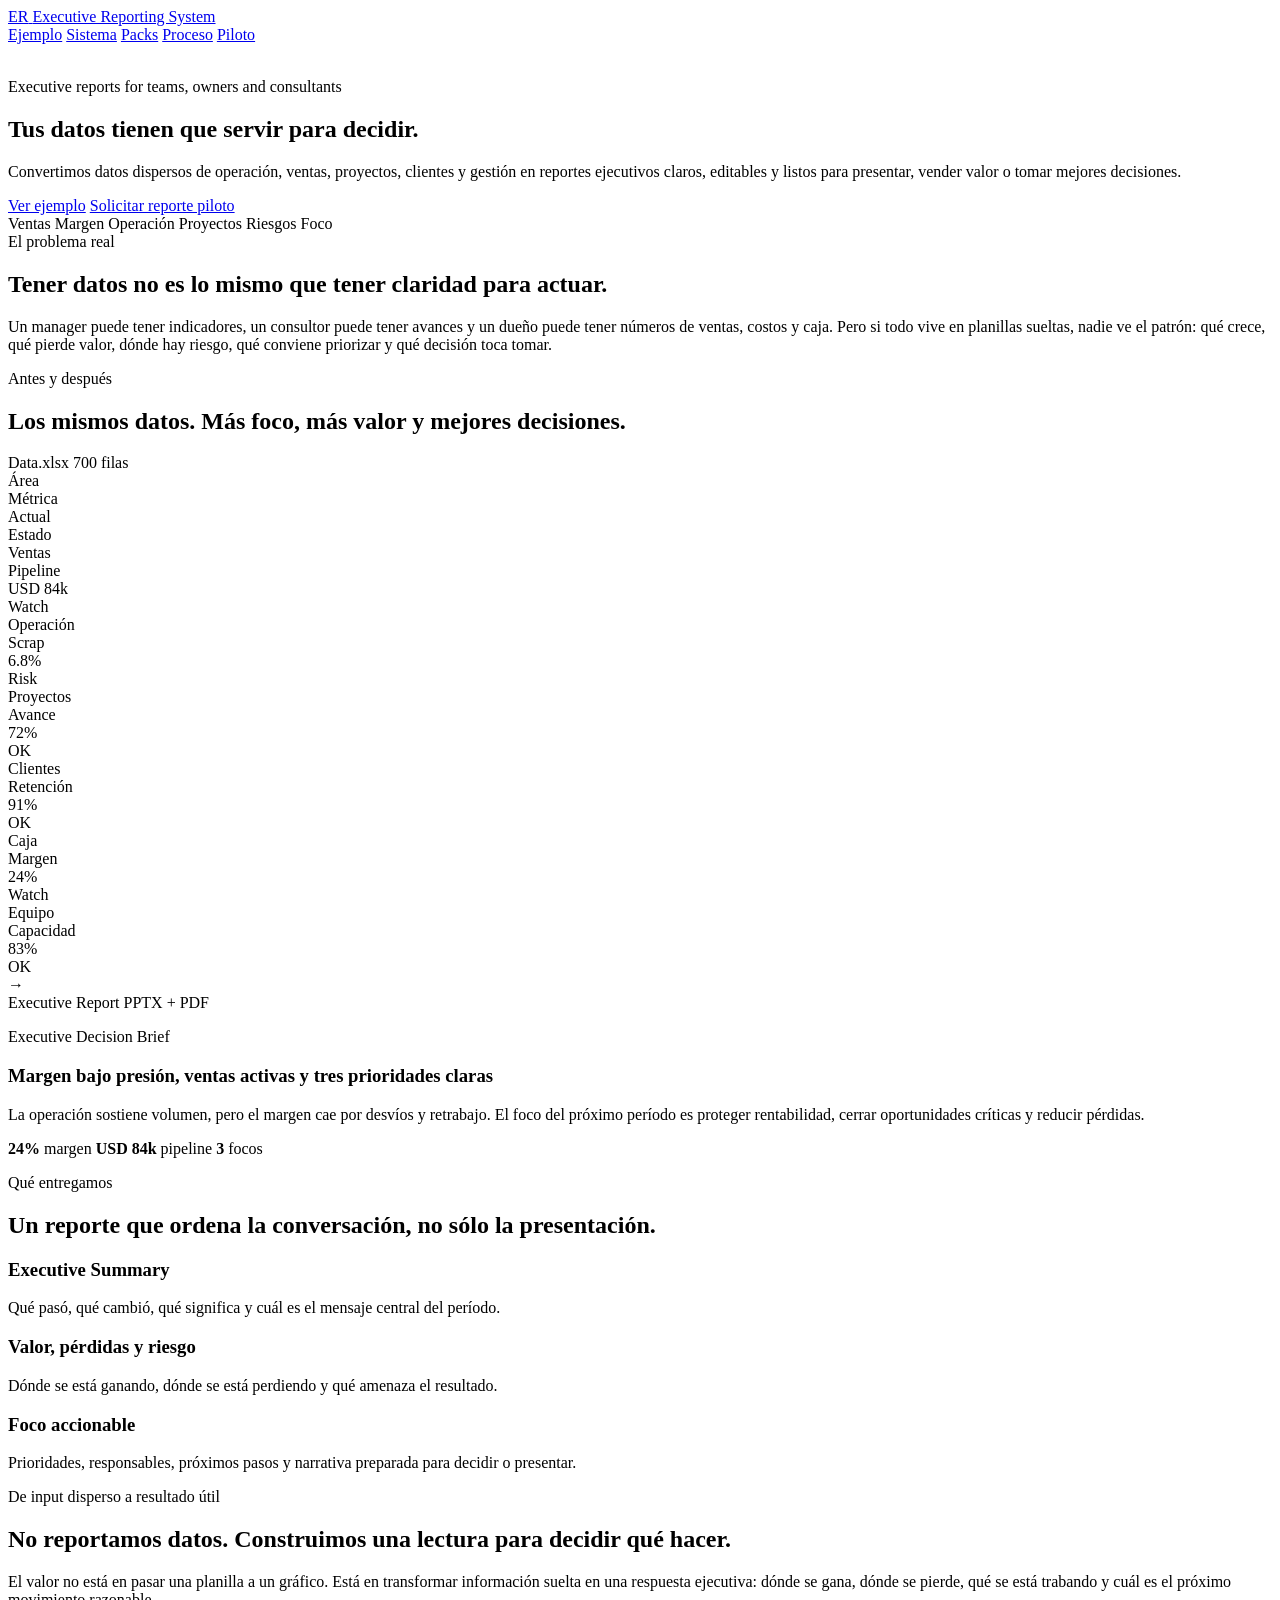
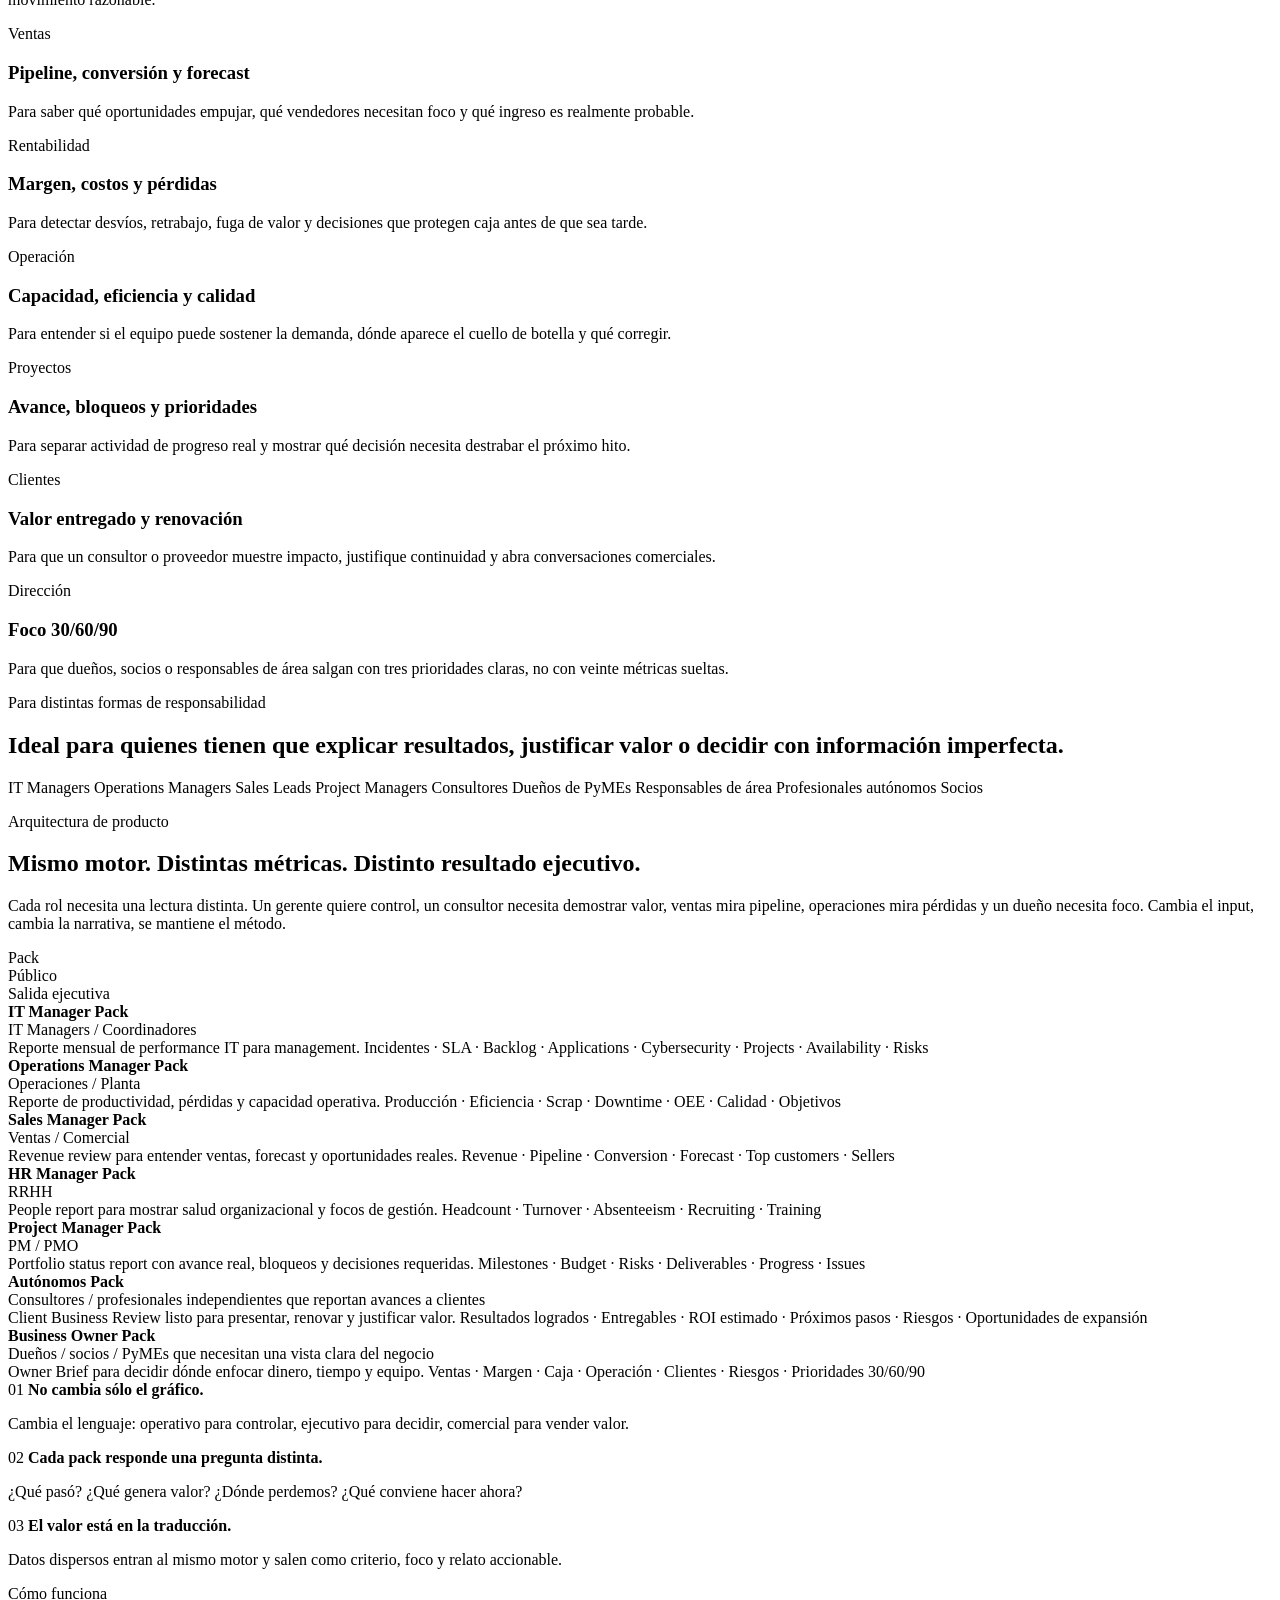
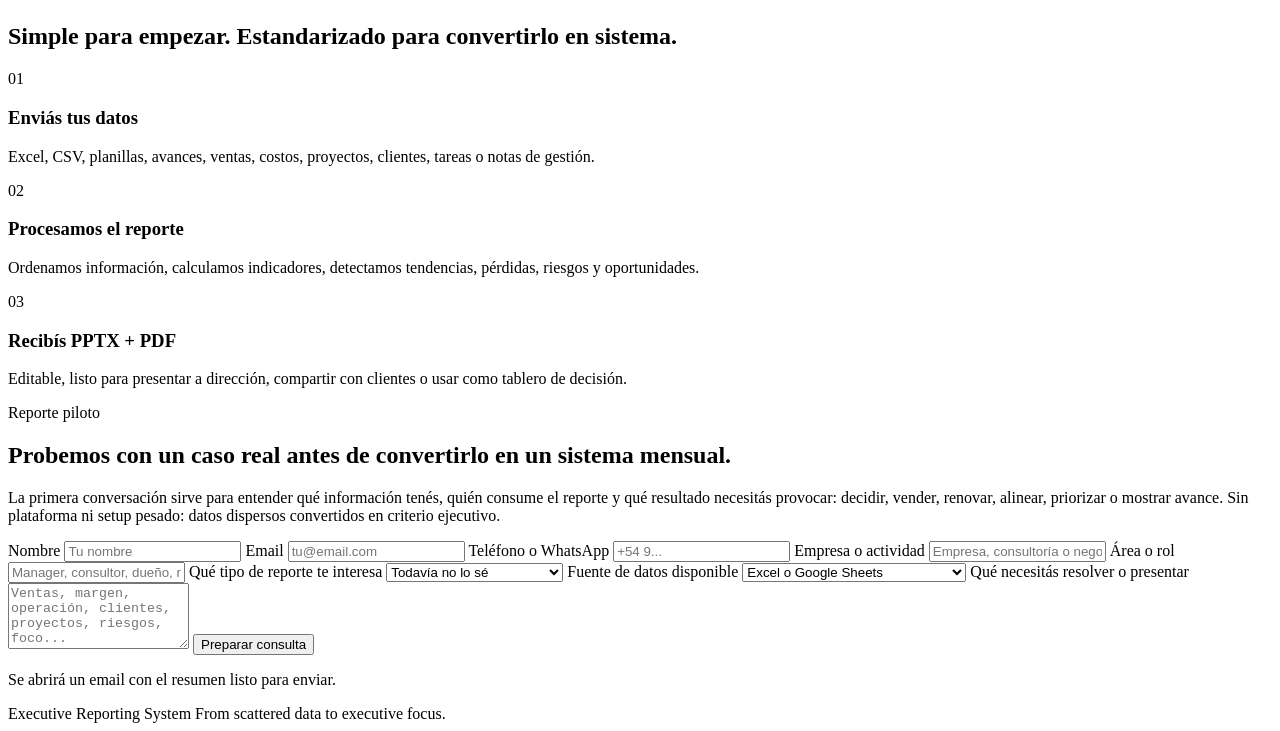
==== index.html @ ae3fb279 "Add landing page" ====
<!doctype html>
<html lang="es">
  <head>
    <meta charset="utf-8" />
    <meta name="viewport" content="width=device-width, initial-scale=1" />
    <title>Executive Reporting System | Reportes para decidir, vender y mostrar valor</title>
    <meta
      name="description"
      content="Transformamos datos de &#225;reas, proyectos, ventas, operaciones y negocios en reportes ejecutivos profesionales, editables y listos para decidir o presentar."
    />
    <link rel="stylesheet" href="./styles.css" />
  </head>
  <body>
    <header class="site-header">
      <a class="brand" href="#top" aria-label="Executive Reporting System">
        <span class="brand-mark">ER</span>
        <span>Executive Reporting System</span>
      </a>
      <nav class="nav" aria-label="Principal">
        <a href="#example">Ejemplo</a>
        <a href="#decisions">Sistema</a>
        <a href="#packs">Packs</a>
        <a href="#process">Proceso</a>
        <a href="#pilot">Piloto</a>
      </nav>
    </header>

    <main id="top">
      <section class="hero">
        <img class="hero-image" src="./assets/hero-services.webp" alt="" />
        <div class="hero-shade" aria-hidden="true"></div>
        <div class="hero-content">
          <p class="eyebrow">Executive reports for teams, owners and consultants</p>
          <h1>Tus datos tienen que servir para decidir.</h1>
          <p class="hero-copy">
            Convertimos datos dispersos de operaci&#243;n, ventas, proyectos, clientes y gesti&#243;n en reportes
            ejecutivos claros, editables y listos para presentar, vender valor o tomar mejores decisiones.
          </p>
          <div class="hero-actions">
            <a class="button primary" href="#example">Ver ejemplo</a>
            <a class="button secondary" href="#pilot">Solicitar reporte piloto</a>
          </div>
          <div class="hero-proof" aria-label="Datos que procesamos">
            <span>Ventas</span>
            <span>Margen</span>
            <span>Operaci&#243;n</span>
            <span>Proyectos</span>
            <span>Riesgos</span>
            <span>Foco</span>
          </div>
        </div>
      </section>

      <section class="section intro">
        <div class="section-kicker">El problema real</div>
        <div class="split">
          <h2>Tener datos no es lo mismo que tener claridad para actuar.</h2>
          <p>
            Un manager puede tener indicadores, un consultor puede tener avances y un due&#241;o puede tener
            n&#250;meros de ventas, costos y caja. Pero si todo vive en planillas sueltas, nadie ve el patr&#243;n:
            qu&#233; crece, qu&#233; pierde valor, d&#243;nde hay riesgo, qu&#233; conviene priorizar y qu&#233; decisi&#243;n toca tomar.
          </p>
        </div>
      </section>

      <section class="section comparison" id="example">
        <div class="section-heading">
          <p class="section-kicker">Antes y despu&#233;s</p>
          <h2>Los mismos datos. M&#225;s foco, m&#225;s valor y mejores decisiones.</h2>
        </div>

        <div class="compare-grid">
          <article class="mock before">
            <div class="mock-header">
              <span>Data.xlsx</span>
              <span class="muted">700 filas</span>
            </div>
            <div class="sheet" aria-label="Ejemplo de planilla operativa">
              <div>&#193;rea</div><div>M&#233;trica</div><div>Actual</div><div>Estado</div>
              <div>Ventas</div><div>Pipeline</div><div>USD 84k</div><div>Watch</div>
              <div>Operaci&#243;n</div><div>Scrap</div><div>6.8%</div><div>Risk</div>
              <div>Proyectos</div><div>Avance</div><div>72%</div><div>OK</div>
              <div>Clientes</div><div>Retenci&#243;n</div><div>91%</div><div>OK</div>
              <div>Caja</div><div>Margen</div><div>24%</div><div>Watch</div>
              <div>Equipo</div><div>Capacidad</div><div>83%</div><div>OK</div>
            </div>
          </article>

          <div class="arrow" aria-hidden="true">&#8594;</div>

          <article class="mock after">
            <div class="mock-header">
              <span>Executive Report</span>
              <span class="muted">PPTX + PDF</span>
            </div>
            <div class="report-preview">
              <div>
                <p class="slide-label">Executive Decision Brief</p>
                <h3>Margen bajo presi&#243;n, ventas activas y tres prioridades claras</h3>
                <p>
                  La operaci&#243;n sostiene volumen, pero el margen cae por desv&#237;os y retrabajo. El foco del
                  pr&#243;ximo per&#237;odo es proteger rentabilidad, cerrar oportunidades cr&#237;ticas y reducir p&#233;rdidas.
                </p>
              </div>
              <div class="kpi-row">
                <span><strong>24%</strong> margen</span>
                <span><strong>USD 84k</strong> pipeline</span>
                <span><strong>3</strong> focos</span>
              </div>
            </div>
          </article>
        </div>
      </section>

      <section class="section outcomes">
        <div class="section-heading">
          <p class="section-kicker">Qu&#233; entregamos</p>
          <h2>Un reporte que ordena la conversaci&#243;n, no s&#243;lo la presentaci&#243;n.</h2>
        </div>
        <div class="outcome-grid">
          <article>
            <span class="icon-dot teal"></span>
            <h3>Executive Summary</h3>
            <p>Qu&#233; pas&#243;, qu&#233; cambi&#243;, qu&#233; significa y cu&#225;l es el mensaje central del per&#237;odo.</p>
          </article>
          <article>
            <span class="icon-dot coral"></span>
            <h3>Valor, p&#233;rdidas y riesgo</h3>
            <p>D&#243;nde se est&#225; ganando, d&#243;nde se est&#225; perdiendo y qu&#233; amenaza el resultado.</p>
          </article>
          <article>
            <span class="icon-dot gold"></span>
            <h3>Foco accionable</h3>
            <p>Prioridades, responsables, pr&#243;ximos pasos y narrativa preparada para decidir o presentar.</p>
          </article>
        </div>
      </section>

      <section class="section decisions" id="decisions">
        <div class="section-heading">
          <p class="section-kicker">De input disperso a resultado &#250;til</p>
          <h2>No reportamos datos. Construimos una lectura para decidir qu&#233; hacer.</h2>
          <p>
            El valor no est&#225; en pasar una planilla a un gr&#225;fico. Est&#225; en transformar informaci&#243;n suelta
            en una respuesta ejecutiva: d&#243;nde se gana, d&#243;nde se pierde, qu&#233; se est&#225; trabando y cu&#225;l es
            el pr&#243;ximo movimiento razonable.
          </p>
        </div>

        <div class="decision-grid">
          <article>
            <span>Ventas</span>
            <h3>Pipeline, conversi&#243;n y forecast</h3>
            <p>Para saber qu&#233; oportunidades empujar, qu&#233; vendedores necesitan foco y qu&#233; ingreso es realmente probable.</p>
          </article>
          <article>
            <span>Rentabilidad</span>
            <h3>Margen, costos y p&#233;rdidas</h3>
            <p>Para detectar desv&#237;os, retrabajo, fuga de valor y decisiones que protegen caja antes de que sea tarde.</p>
          </article>
          <article>
            <span>Operaci&#243;n</span>
            <h3>Capacidad, eficiencia y calidad</h3>
            <p>Para entender si el equipo puede sostener la demanda, d&#243;nde aparece el cuello de botella y qu&#233; corregir.</p>
          </article>
          <article>
            <span>Proyectos</span>
            <h3>Avance, bloqueos y prioridades</h3>
            <p>Para separar actividad de progreso real y mostrar qu&#233; decisi&#243;n necesita destrabar el pr&#243;ximo hito.</p>
          </article>
          <article>
            <span>Clientes</span>
            <h3>Valor entregado y renovaci&#243;n</h3>
            <p>Para que un consultor o proveedor muestre impacto, justifique continuidad y abra conversaciones comerciales.</p>
          </article>
          <article>
            <span>Direcci&#243;n</span>
            <h3>Foco 30/60/90</h3>
            <p>Para que due&#241;os, socios o responsables de &#225;rea salgan con tres prioridades claras, no con veinte m&#233;tricas sueltas.</p>
          </article>
        </div>
      </section>

      <section class="section fit">
        <div class="section-kicker">Para distintas formas de responsabilidad</div>
        <div class="fit-layout">
          <h2>Ideal para quienes tienen que explicar resultados, justificar valor o decidir con informaci&#243;n imperfecta.</h2>
          <div class="role-list">
            <span>IT Managers</span>
            <span>Operations Managers</span>
            <span>Sales Leads</span>
            <span>Project Managers</span>
            <span>Consultores</span>
            <span>Due&#241;os de PyMEs</span>
            <span>Responsables de &#225;rea</span>
            <span>Profesionales aut&#243;nomos</span>
            <span>Socios</span>
          </div>
        </div>
      </section>

      <section class="section packs" id="packs">
        <div class="section-heading">
          <p class="section-kicker">Arquitectura de producto</p>
          <h2>Mismo motor. Distintas m&#233;tricas. Distinto resultado ejecutivo.</h2>
          <p>
            Cada rol necesita una lectura distinta. Un gerente quiere control, un consultor necesita
            demostrar valor, ventas mira pipeline, operaciones mira p&#233;rdidas y un due&#241;o necesita foco.
            Cambia el input, cambia la narrativa, se mantiene el m&#233;todo.
          </p>
        </div>

        <div class="pack-table" role="table" aria-label="Reporting packs">
          <div class="pack-row pack-head" role="row">
            <div role="columnheader">Pack</div>
            <div role="columnheader">P&#250;blico</div>
            <div role="columnheader">Salida ejecutiva</div>
          </div>
          <div class="pack-row featured" role="row">
            <div role="cell"><strong>IT Manager Pack</strong></div>
            <div role="cell">IT Managers / Coordinadores</div>
            <div role="cell">
              <span class="result-title">Reporte mensual de performance IT para management.</span>
              <span class="result-detail">Incidentes &#183; SLA &#183; Backlog &#183; Applications &#183; Cybersecurity &#183; Projects &#183; Availability &#183; Risks</span>
            </div>
          </div>
          <div class="pack-row" role="row">
            <div role="cell"><strong>Operations Manager Pack</strong></div>
            <div role="cell">Operaciones / Planta</div>
            <div role="cell">
              <span class="result-title">Reporte de productividad, p&#233;rdidas y capacidad operativa.</span>
              <span class="result-detail">Producci&#243;n &#183; Eficiencia &#183; Scrap &#183; Downtime &#183; OEE &#183; Calidad &#183; Objetivos</span>
            </div>
          </div>
          <div class="pack-row" role="row">
            <div role="cell"><strong>Sales Manager Pack</strong></div>
            <div role="cell">Ventas / Comercial</div>
            <div role="cell">
              <span class="result-title">Revenue review para entender ventas, forecast y oportunidades reales.</span>
              <span class="result-detail">Revenue &#183; Pipeline &#183; Conversion &#183; Forecast &#183; Top customers &#183; Sellers</span>
            </div>
          </div>
          <div class="pack-row" role="row">
            <div role="cell"><strong>HR Manager Pack</strong></div>
            <div role="cell">RRHH</div>
            <div role="cell">
              <span class="result-title">People report para mostrar salud organizacional y focos de gesti&#243;n.</span>
              <span class="result-detail">Headcount &#183; Turnover &#183; Absenteeism &#183; Recruiting &#183; Training</span>
            </div>
          </div>
          <div class="pack-row" role="row">
            <div role="cell"><strong>Project Manager Pack</strong></div>
            <div role="cell">PM / PMO</div>
            <div role="cell">
              <span class="result-title">Portfolio status report con avance real, bloqueos y decisiones requeridas.</span>
              <span class="result-detail">Milestones &#183; Budget &#183; Risks &#183; Deliverables &#183; Progress &#183; Issues</span>
            </div>
          </div>
          <div class="pack-row" role="row">
            <div role="cell"><strong>Aut&#243;nomos Pack</strong></div>
            <div role="cell">Consultores / profesionales independientes que reportan avances a clientes</div>
            <div role="cell">
              <span class="result-title">Client Business Review listo para presentar, renovar y justificar valor.</span>
              <span class="result-detail">Resultados logrados &#183; Entregables &#183; ROI estimado &#183; Pr&#243;ximos pasos &#183; Riesgos &#183; Oportunidades de expansi&#243;n</span>
            </div>
          </div>
          <div class="pack-row" role="row">
            <div role="cell"><strong>Business Owner Pack</strong></div>
            <div role="cell">Due&#241;os / socios / PyMEs que necesitan una vista clara del negocio</div>
            <div role="cell">
              <span class="result-title">Owner Brief para decidir d&#243;nde enfocar dinero, tiempo y equipo.</span>
              <span class="result-detail">Ventas &#183; Margen &#183; Caja &#183; Operaci&#243;n &#183; Clientes &#183; Riesgos &#183; Prioridades 30/60/90</span>
            </div>
          </div>
        </div>

        <div class="pack-insight">
          <div>
            <span>01</span>
            <strong>No cambia s&#243;lo el gr&#225;fico.</strong>
            <p>Cambia el lenguaje: operativo para controlar, ejecutivo para decidir, comercial para vender valor.</p>
          </div>
          <div>
            <span>02</span>
            <strong>Cada pack responde una pregunta distinta.</strong>
            <p>&#191;Qu&#233; pas&#243;? &#191;Qu&#233; genera valor? &#191;D&#243;nde perdemos? &#191;Qu&#233; conviene hacer ahora?</p>
          </div>
          <div>
            <span>03</span>
            <strong>El valor est&#225; en la traducci&#243;n.</strong>
            <p>Datos dispersos entran al mismo motor y salen como criterio, foco y relato accionable.</p>
          </div>
        </div>
      </section>

      <section class="section process" id="process">
        <div class="section-heading">
          <p class="section-kicker">C&#243;mo funciona</p>
          <h2>Simple para empezar. Estandarizado para convertirlo en sistema.</h2>
        </div>
        <div class="steps">
          <article>
            <span>01</span>
            <h3>Envi&#225;s tus datos</h3>
            <p>Excel, CSV, planillas, avances, ventas, costos, proyectos, clientes, tareas o notas de gesti&#243;n.</p>
          </article>
          <article>
            <span>02</span>
            <h3>Procesamos el reporte</h3>
            <p>Ordenamos informaci&#243;n, calculamos indicadores, detectamos tendencias, p&#233;rdidas, riesgos y oportunidades.</p>
          </article>
          <article>
            <span>03</span>
            <h3>Recib&#237;s PPTX + PDF</h3>
            <p>Editable, listo para presentar a direcci&#243;n, compartir con clientes o usar como tablero de decisi&#243;n.</p>
          </article>
        </div>
      </section>

      <section class="section pilot" id="pilot">
        <div class="pilot-copy">
          <p class="section-kicker">Reporte piloto</p>
          <h2>Probemos con un caso real antes de convertirlo en un sistema mensual.</h2>
          <p>
            La primera conversaci&#243;n sirve para entender qu&#233; informaci&#243;n ten&#233;s, qui&#233;n consume el reporte
            y qu&#233; resultado necesit&#225;s provocar: decidir, vender, renovar, alinear, priorizar o mostrar
            avance. Sin plataforma ni setup pesado: datos dispersos convertidos en criterio ejecutivo.
          </p>
        </div>
        <form class="contact-form" id="contactForm" data-endpoint="http://127.0.0.1:8787/lead">
          <input type="hidden" name="_subject" value="Nuevo lead - Executive Reporting System" />
          <label>
            Nombre
            <input name="name" type="text" autocomplete="name" placeholder="Tu nombre" required />
          </label>
          <label>
            Email
            <input name="email" type="email" autocomplete="email" placeholder="tu@email.com" required />
          </label>
          <label>
            Tel&#233;fono o WhatsApp
            <input name="phone" type="tel" autocomplete="tel" placeholder="+54 9..." />
          </label>
          <label>
            Empresa o actividad
            <input name="company" type="text" autocomplete="organization" placeholder="Empresa, consultor&#237;a o negocio" />
          </label>
          <label>
            &#193;rea o rol
            <input name="role" type="text" placeholder="Manager, consultor, due&#241;o, responsable de &#225;rea..." />
          </label>
          <label>
            Qu&#233; tipo de reporte te interesa
            <select name="pack_interest">
              <option value="No definido">Todav&#237;a no lo s&#233;</option>
              <option value="IT Manager Pack">IT Manager Pack</option>
              <option value="Operations Manager Pack">Operations Manager Pack</option>
              <option value="Sales Manager Pack">Sales Manager Pack</option>
              <option value="HR Manager Pack">HR Manager Pack</option>
              <option value="Project Manager Pack">Project Manager Pack</option>
              <option value="Aut&#243;nomos Pack">Aut&#243;nomos Pack</option>
              <option value="Business Owner Pack">Business Owner Pack</option>
            </select>
          </label>
          <label>
            Fuente de datos disponible
            <select name="data_source">
              <option value="Excel o Google Sheets">Excel o Google Sheets</option>
              <option value="CSV o export de sistema">CSV o export de sistema</option>
              <option value="Power BI / dashboard existente">Power BI / dashboard existente</option>
              <option value="Datos dispersos o incompletos">Datos dispersos o incompletos</option>
              <option value="Todav&#237;a no tengo una fuente clara">Todav&#237;a no tengo una fuente clara</option>
            </select>
          </label>
          <label>
            Qu&#233; necesit&#225;s resolver o presentar
            <textarea name="message" rows="4" placeholder="Ventas, margen, operaci&#243;n, clientes, proyectos, riesgos, foco..."></textarea>
          </label>
          <button class="button primary full" type="submit">Preparar consulta</button>
          <p class="form-note" id="formNote">Se abrir&#225; un email con el resumen listo para enviar.</p>
        </form>
      </section>
    </main>

    <footer class="footer">
      <span>Executive Reporting System</span>
      <span>From scattered data to executive focus.</span>
    </footer>

    <script src="./script.js"></script>
  </body>
</html>
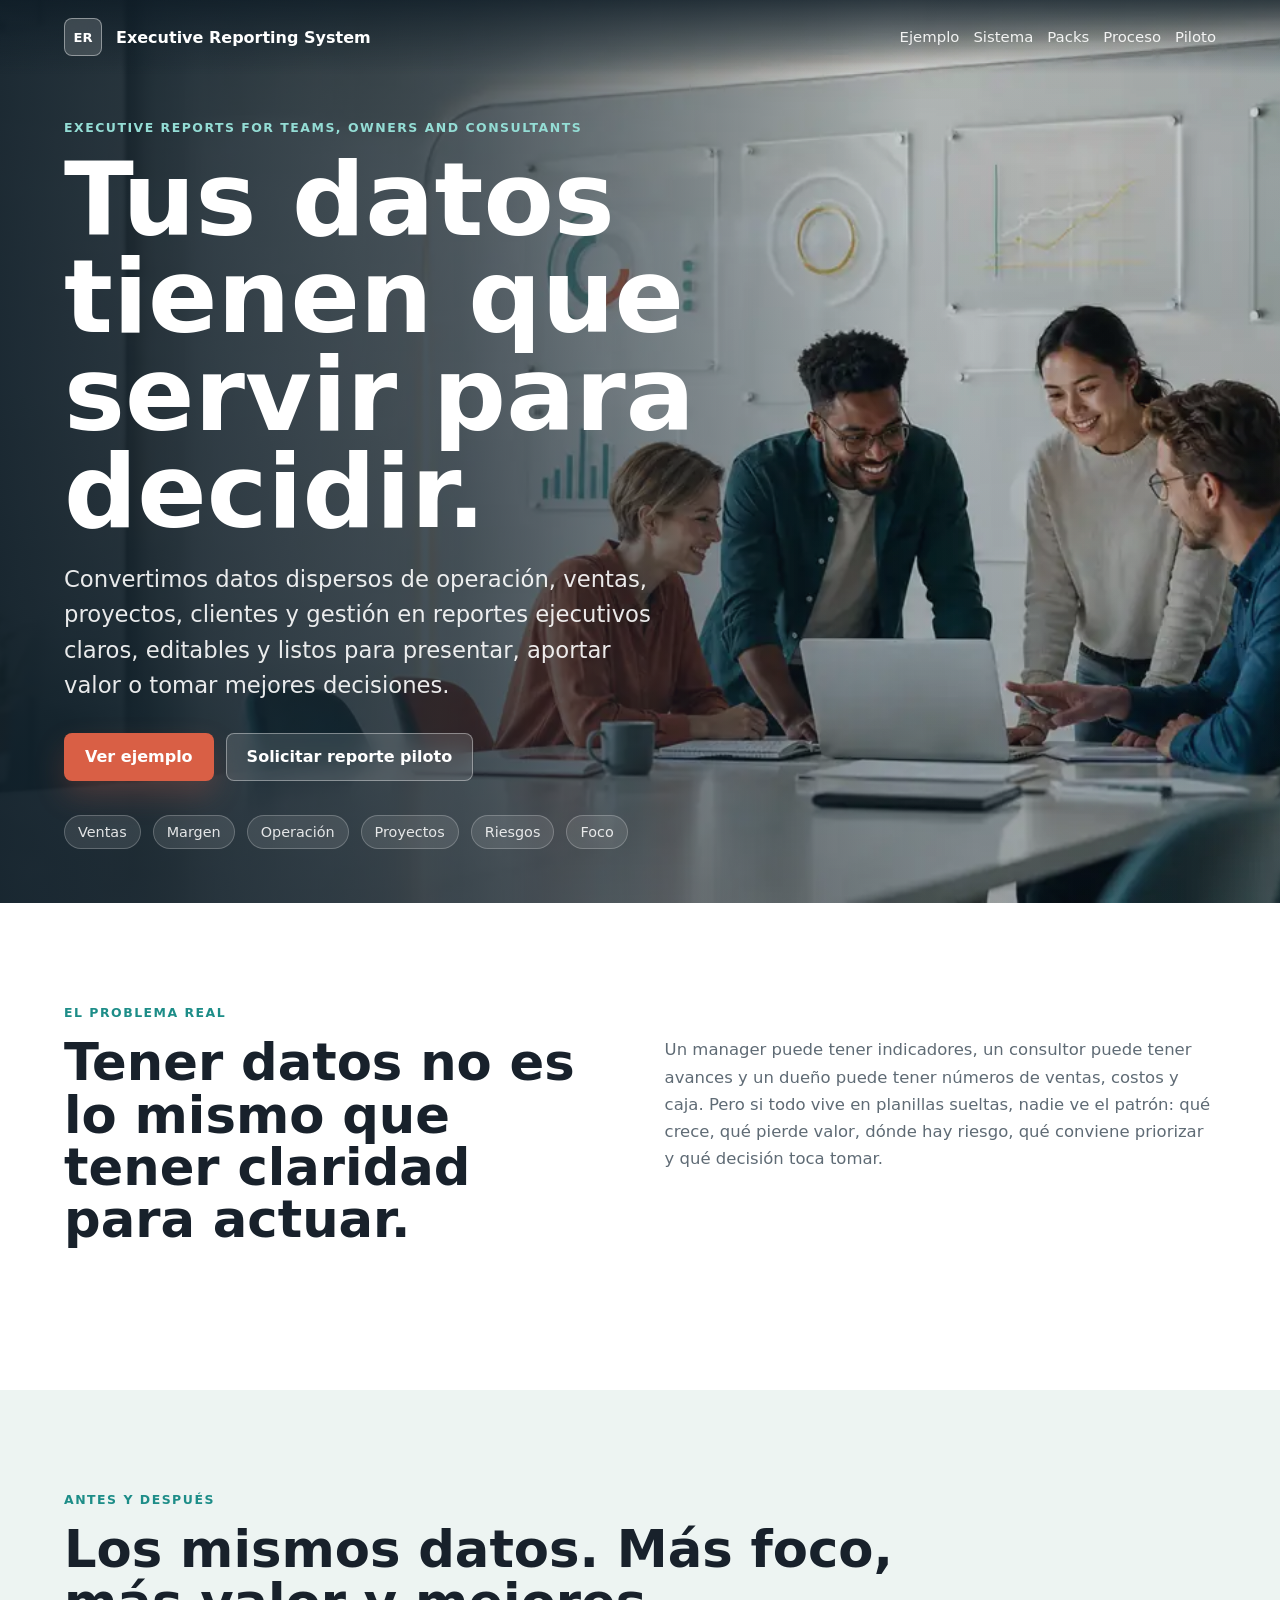
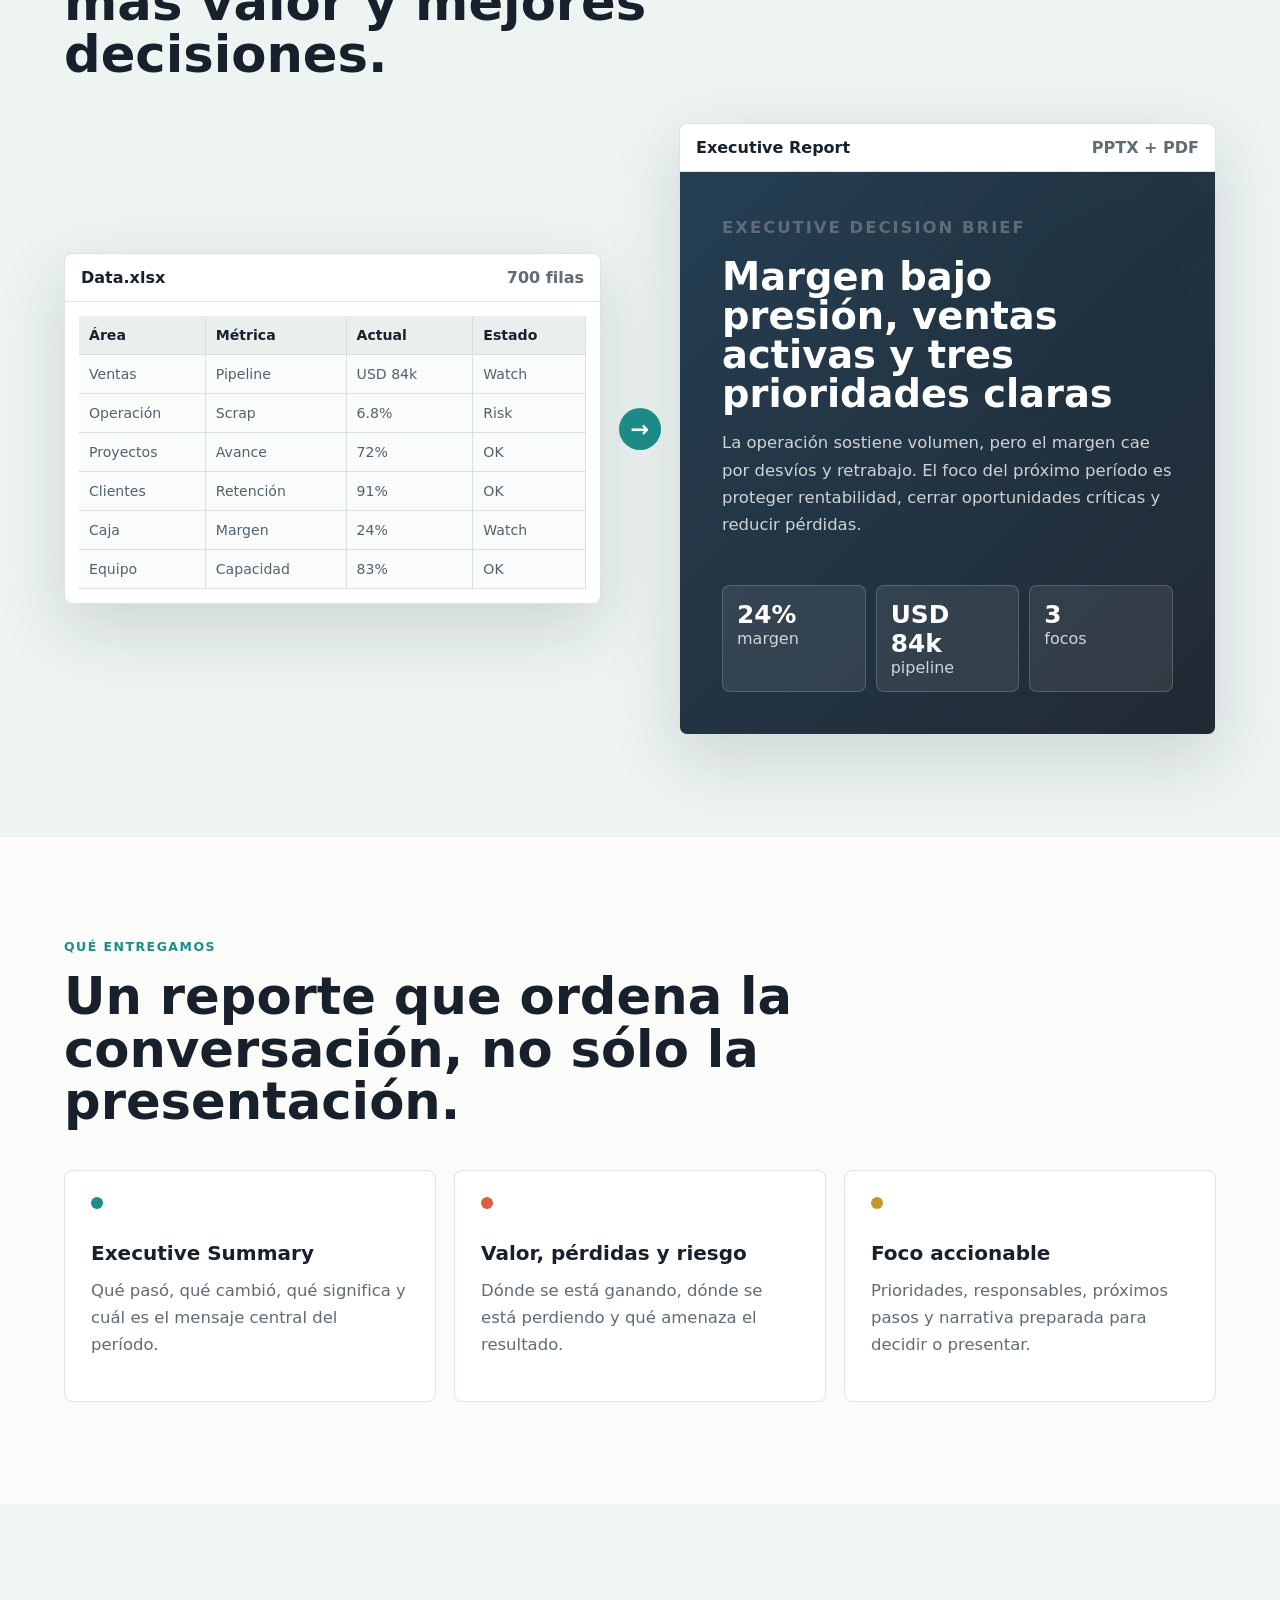
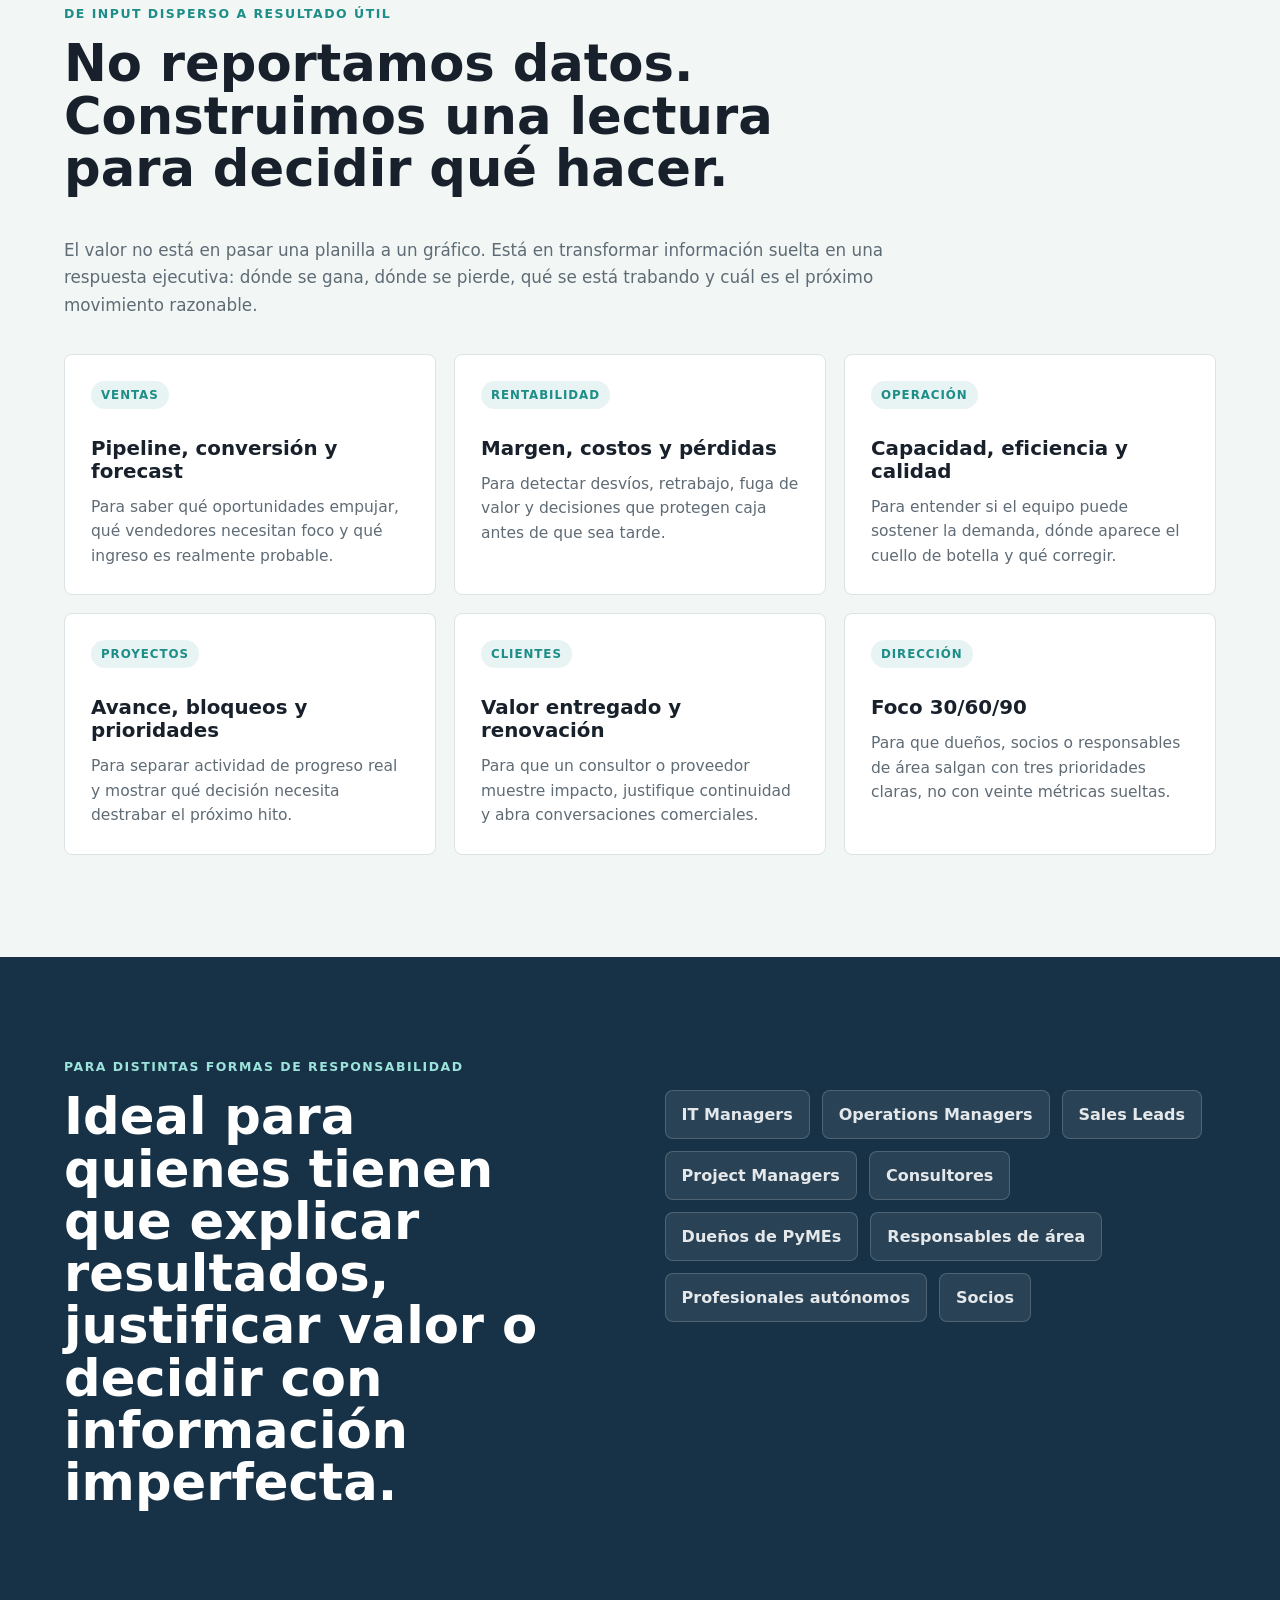
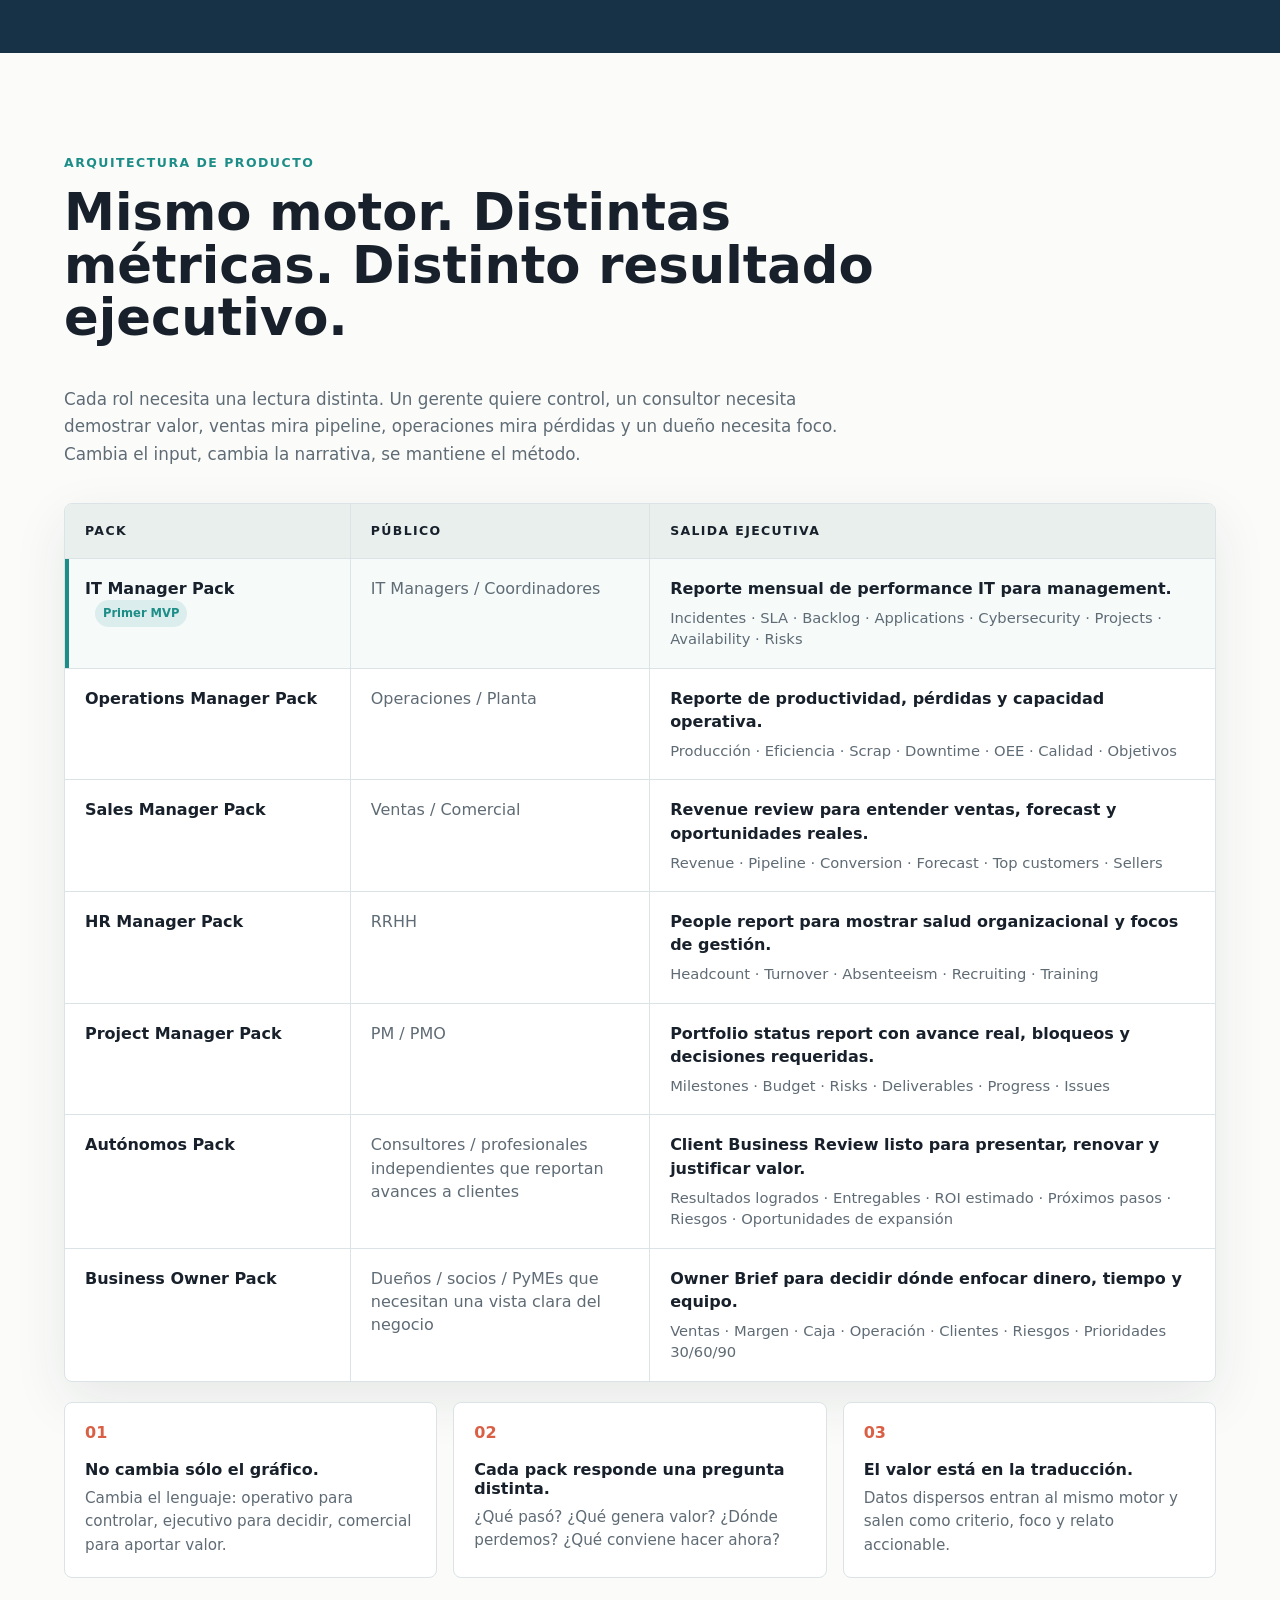
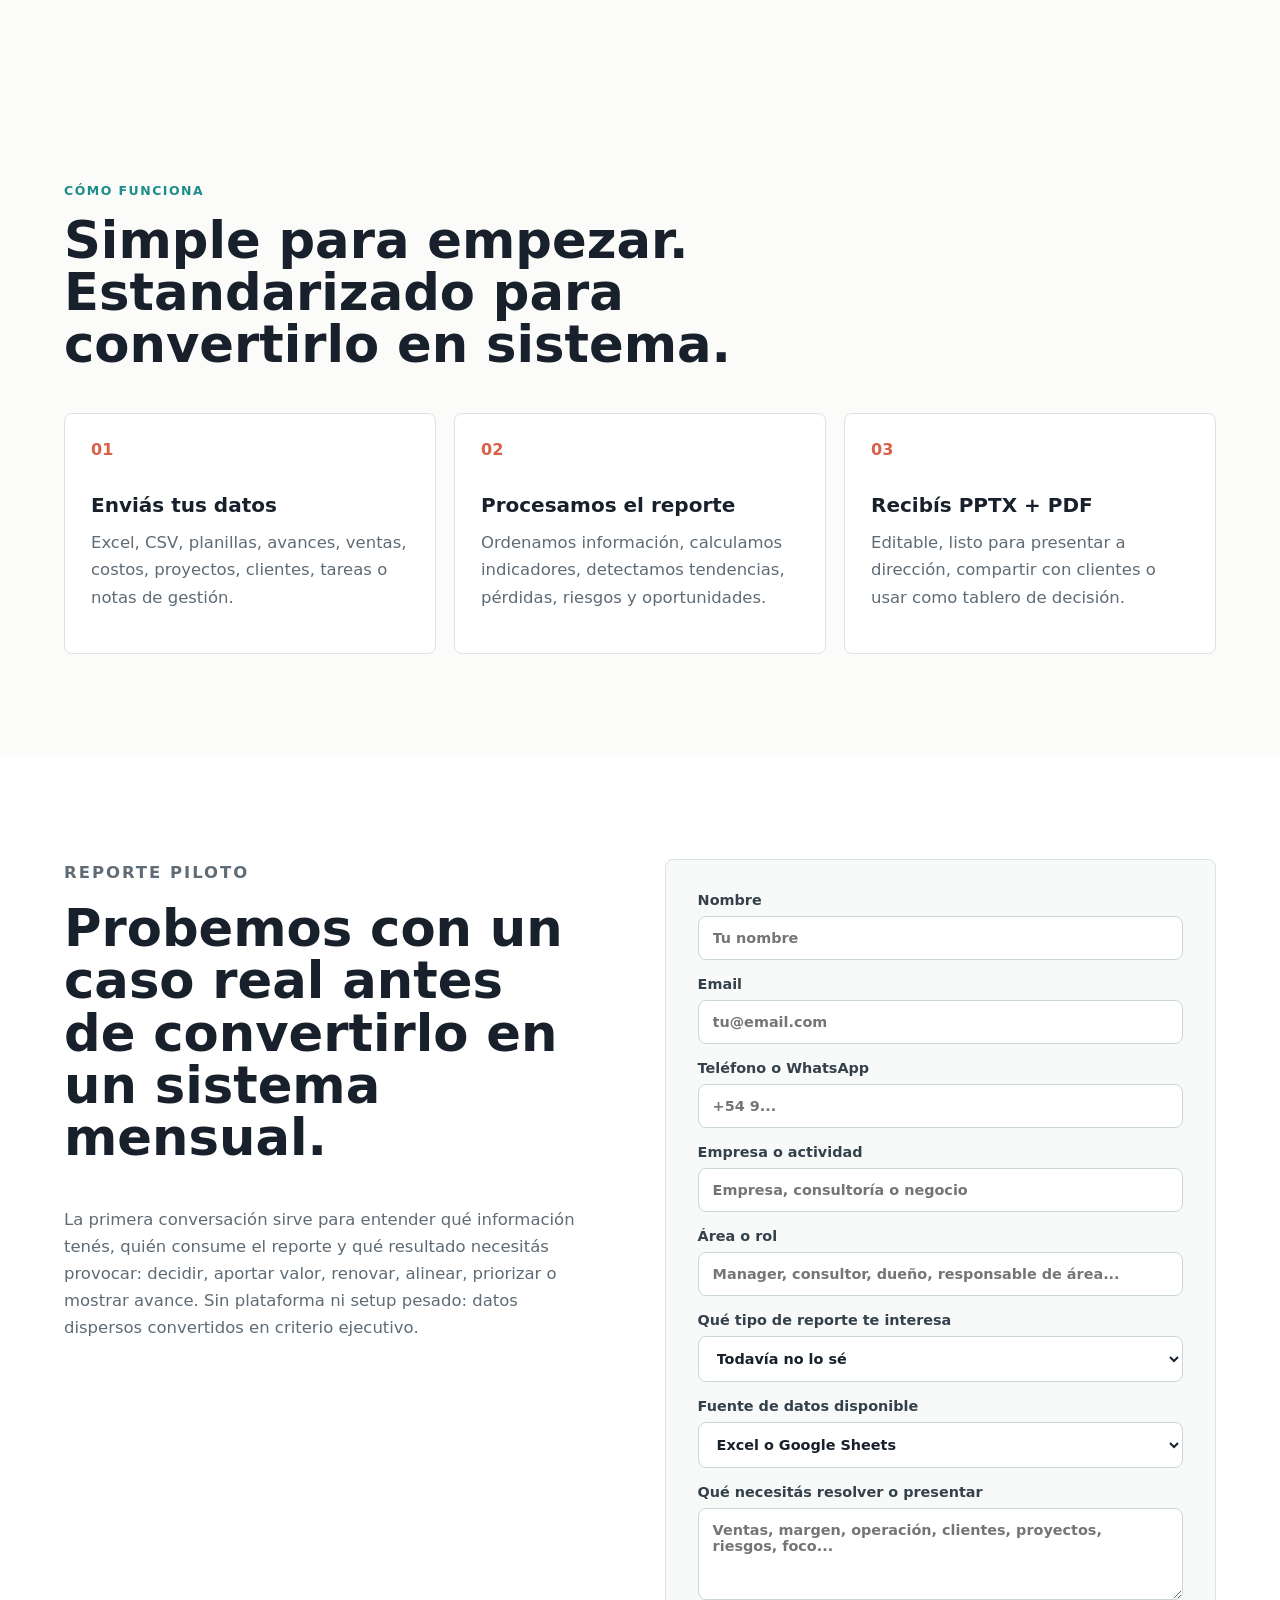
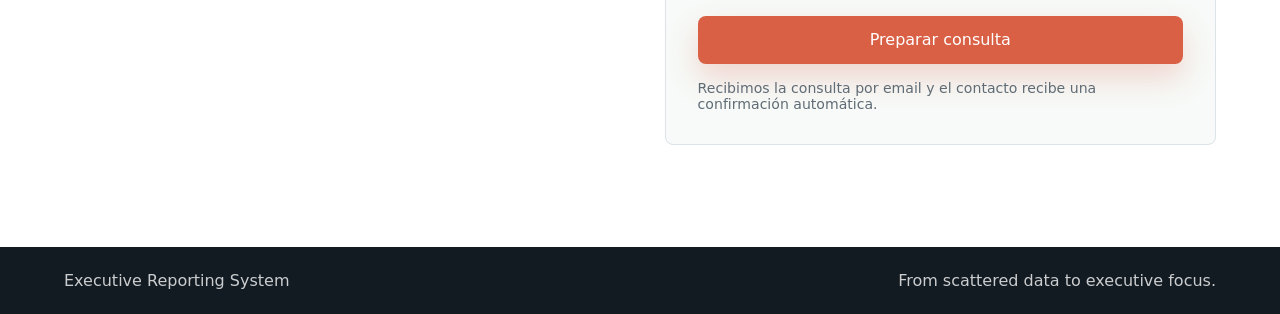
==== commit fea7ce33: "Connect public contact form" ====
--- a/index.html
+++ b/index.html
@@ -1,392 +1,396 @@
-<!doctype html>
-<html lang="es">
-  <head>
-    <meta charset="utf-8" />
-    <meta name="viewport" content="width=device-width, initial-scale=1" />
-    <title>Executive Reporting System | Reportes para decidir, vender y mostrar valor</title>
-    <meta
-      name="description"
-      content="Transformamos datos de &#225;reas, proyectos, ventas, operaciones y negocios en reportes ejecutivos profesionales, editables y listos para decidir o presentar."
-    />
-    <link rel="stylesheet" href="./styles.css" />
-  </head>
-  <body>
-    <header class="site-header">
-      <a class="brand" href="#top" aria-label="Executive Reporting System">
-        <span class="brand-mark">ER</span>
-        <span>Executive Reporting System</span>
-      </a>
-      <nav class="nav" aria-label="Principal">
-        <a href="#example">Ejemplo</a>
-        <a href="#decisions">Sistema</a>
-        <a href="#packs">Packs</a>
-        <a href="#process">Proceso</a>
-        <a href="#pilot">Piloto</a>
-      </nav>
-    </header>
-
-    <main id="top">
-      <section class="hero">
-        <img class="hero-image" src="./assets/hero-services.webp" alt="" />
-        <div class="hero-shade" aria-hidden="true"></div>
-        <div class="hero-content">
-          <p class="eyebrow">Executive reports for teams, owners and consultants</p>
-          <h1>Tus datos tienen que servir para decidir.</h1>
-          <p class="hero-copy">
-            Convertimos datos dispersos de operaci&#243;n, ventas, proyectos, clientes y gesti&#243;n en reportes
-            ejecutivos claros, editables y listos para presentar, vender valor o tomar mejores decisiones.
-          </p>
-          <div class="hero-actions">
-            <a class="button primary" href="#example">Ver ejemplo</a>
-            <a class="button secondary" href="#pilot">Solicitar reporte piloto</a>
-          </div>
-          <div class="hero-proof" aria-label="Datos que procesamos">
-            <span>Ventas</span>
-            <span>Margen</span>
-            <span>Operaci&#243;n</span>
-            <span>Proyectos</span>
-            <span>Riesgos</span>
-            <span>Foco</span>
-          </div>
-        </div>
-      </section>
-
-      <section class="section intro">
-        <div class="section-kicker">El problema real</div>
-        <div class="split">
-          <h2>Tener datos no es lo mismo que tener claridad para actuar.</h2>
-          <p>
-            Un manager puede tener indicadores, un consultor puede tener avances y un due&#241;o puede tener
-            n&#250;meros de ventas, costos y caja. Pero si todo vive en planillas sueltas, nadie ve el patr&#243;n:
-            qu&#233; crece, qu&#233; pierde valor, d&#243;nde hay riesgo, qu&#233; conviene priorizar y qu&#233; decisi&#243;n toca tomar.
-          </p>
-        </div>
-      </section>
-
-      <section class="section comparison" id="example">
-        <div class="section-heading">
-          <p class="section-kicker">Antes y despu&#233;s</p>
-          <h2>Los mismos datos. M&#225;s foco, m&#225;s valor y mejores decisiones.</h2>
-        </div>
-
-        <div class="compare-grid">
-          <article class="mock before">
-            <div class="mock-header">
-              <span>Data.xlsx</span>
-              <span class="muted">700 filas</span>
-            </div>
-            <div class="sheet" aria-label="Ejemplo de planilla operativa">
-              <div>&#193;rea</div><div>M&#233;trica</div><div>Actual</div><div>Estado</div>
-              <div>Ventas</div><div>Pipeline</div><div>USD 84k</div><div>Watch</div>
-              <div>Operaci&#243;n</div><div>Scrap</div><div>6.8%</div><div>Risk</div>
-              <div>Proyectos</div><div>Avance</div><div>72%</div><div>OK</div>
-              <div>Clientes</div><div>Retenci&#243;n</div><div>91%</div><div>OK</div>
-              <div>Caja</div><div>Margen</div><div>24%</div><div>Watch</div>
-              <div>Equipo</div><div>Capacidad</div><div>83%</div><div>OK</div>
-            </div>
-          </article>
-
-          <div class="arrow" aria-hidden="true">&#8594;</div>
-
-          <article class="mock after">
-            <div class="mock-header">
-              <span>Executive Report</span>
-              <span class="muted">PPTX + PDF</span>
-            </div>
-            <div class="report-preview">
-              <div>
-                <p class="slide-label">Executive Decision Brief</p>
-                <h3>Margen bajo presi&#243;n, ventas activas y tres prioridades claras</h3>
-                <p>
-                  La operaci&#243;n sostiene volumen, pero el margen cae por desv&#237;os y retrabajo. El foco del
-                  pr&#243;ximo per&#237;odo es proteger rentabilidad, cerrar oportunidades cr&#237;ticas y reducir p&#233;rdidas.
-                </p>
-              </div>
-              <div class="kpi-row">
-                <span><strong>24%</strong> margen</span>
-                <span><strong>USD 84k</strong> pipeline</span>
-                <span><strong>3</strong> focos</span>
-              </div>
-            </div>
-          </article>
-        </div>
-      </section>
-
-      <section class="section outcomes">
-        <div class="section-heading">
-          <p class="section-kicker">Qu&#233; entregamos</p>
-          <h2>Un reporte que ordena la conversaci&#243;n, no s&#243;lo la presentaci&#243;n.</h2>
-        </div>
-        <div class="outcome-grid">
-          <article>
-            <span class="icon-dot teal"></span>
-            <h3>Executive Summary</h3>
-            <p>Qu&#233; pas&#243;, qu&#233; cambi&#243;, qu&#233; significa y cu&#225;l es el mensaje central del per&#237;odo.</p>
-          </article>
-          <article>
-            <span class="icon-dot coral"></span>
-            <h3>Valor, p&#233;rdidas y riesgo</h3>
-            <p>D&#243;nde se est&#225; ganando, d&#243;nde se est&#225; perdiendo y qu&#233; amenaza el resultado.</p>
-          </article>
-          <article>
-            <span class="icon-dot gold"></span>
-            <h3>Foco accionable</h3>
-            <p>Prioridades, responsables, pr&#243;ximos pasos y narrativa preparada para decidir o presentar.</p>
-          </article>
-        </div>
-      </section>
-
-      <section class="section decisions" id="decisions">
-        <div class="section-heading">
-          <p class="section-kicker">De input disperso a resultado &#250;til</p>
-          <h2>No reportamos datos. Construimos una lectura para decidir qu&#233; hacer.</h2>
-          <p>
-            El valor no est&#225; en pasar una planilla a un gr&#225;fico. Est&#225; en transformar informaci&#243;n suelta
-            en una respuesta ejecutiva: d&#243;nde se gana, d&#243;nde se pierde, qu&#233; se est&#225; trabando y cu&#225;l es
-            el pr&#243;ximo movimiento razonable.
-          </p>
-        </div>
-
-        <div class="decision-grid">
-          <article>
-            <span>Ventas</span>
-            <h3>Pipeline, conversi&#243;n y forecast</h3>
-            <p>Para saber qu&#233; oportunidades empujar, qu&#233; vendedores necesitan foco y qu&#233; ingreso es realmente probable.</p>
-          </article>
-          <article>
-            <span>Rentabilidad</span>
-            <h3>Margen, costos y p&#233;rdidas</h3>
-            <p>Para detectar desv&#237;os, retrabajo, fuga de valor y decisiones que protegen caja antes de que sea tarde.</p>
-          </article>
-          <article>
-            <span>Operaci&#243;n</span>
-            <h3>Capacidad, eficiencia y calidad</h3>
-            <p>Para entender si el equipo puede sostener la demanda, d&#243;nde aparece el cuello de botella y qu&#233; corregir.</p>
-          </article>
-          <article>
-            <span>Proyectos</span>
-            <h3>Avance, bloqueos y prioridades</h3>
-            <p>Para separar actividad de progreso real y mostrar qu&#233; decisi&#243;n necesita destrabar el pr&#243;ximo hito.</p>
-          </article>
-          <article>
-            <span>Clientes</span>
-            <h3>Valor entregado y renovaci&#243;n</h3>
-            <p>Para que un consultor o proveedor muestre impacto, justifique continuidad y abra conversaciones comerciales.</p>
-          </article>
-          <article>
-            <span>Direcci&#243;n</span>
-            <h3>Foco 30/60/90</h3>
-            <p>Para que due&#241;os, socios o responsables de &#225;rea salgan con tres prioridades claras, no con veinte m&#233;tricas sueltas.</p>
-          </article>
-        </div>
-      </section>
-
-      <section class="section fit">
-        <div class="section-kicker">Para distintas formas de responsabilidad</div>
-        <div class="fit-layout">
-          <h2>Ideal para quienes tienen que explicar resultados, justificar valor o decidir con informaci&#243;n imperfecta.</h2>
-          <div class="role-list">
-            <span>IT Managers</span>
-            <span>Operations Managers</span>
-            <span>Sales Leads</span>
-            <span>Project Managers</span>
-            <span>Consultores</span>
-            <span>Due&#241;os de PyMEs</span>
-            <span>Responsables de &#225;rea</span>
-            <span>Profesionales aut&#243;nomos</span>
-            <span>Socios</span>
-          </div>
-        </div>
-      </section>
-
-      <section class="section packs" id="packs">
-        <div class="section-heading">
-          <p class="section-kicker">Arquitectura de producto</p>
-          <h2>Mismo motor. Distintas m&#233;tricas. Distinto resultado ejecutivo.</h2>
-          <p>
-            Cada rol necesita una lectura distinta. Un gerente quiere control, un consultor necesita
-            demostrar valor, ventas mira pipeline, operaciones mira p&#233;rdidas y un due&#241;o necesita foco.
-            Cambia el input, cambia la narrativa, se mantiene el m&#233;todo.
-          </p>
-        </div>
-
-        <div class="pack-table" role="table" aria-label="Reporting packs">
-          <div class="pack-row pack-head" role="row">
-            <div role="columnheader">Pack</div>
-            <div role="columnheader">P&#250;blico</div>
-            <div role="columnheader">Salida ejecutiva</div>
-          </div>
-          <div class="pack-row featured" role="row">
-            <div role="cell"><strong>IT Manager Pack</strong></div>
-            <div role="cell">IT Managers / Coordinadores</div>
-            <div role="cell">
-              <span class="result-title">Reporte mensual de performance IT para management.</span>
-              <span class="result-detail">Incidentes &#183; SLA &#183; Backlog &#183; Applications &#183; Cybersecurity &#183; Projects &#183; Availability &#183; Risks</span>
-            </div>
-          </div>
-          <div class="pack-row" role="row">
-            <div role="cell"><strong>Operations Manager Pack</strong></div>
-            <div role="cell">Operaciones / Planta</div>
-            <div role="cell">
-              <span class="result-title">Reporte de productividad, p&#233;rdidas y capacidad operativa.</span>
-              <span class="result-detail">Producci&#243;n &#183; Eficiencia &#183; Scrap &#183; Downtime &#183; OEE &#183; Calidad &#183; Objetivos</span>
-            </div>
-          </div>
-          <div class="pack-row" role="row">
-            <div role="cell"><strong>Sales Manager Pack</strong></div>
-            <div role="cell">Ventas / Comercial</div>
-            <div role="cell">
-              <span class="result-title">Revenue review para entender ventas, forecast y oportunidades reales.</span>
-              <span class="result-detail">Revenue &#183; Pipeline &#183; Conversion &#183; Forecast &#183; Top customers &#183; Sellers</span>
-            </div>
-          </div>
-          <div class="pack-row" role="row">
-            <div role="cell"><strong>HR Manager Pack</strong></div>
-            <div role="cell">RRHH</div>
-            <div role="cell">
-              <span class="result-title">People report para mostrar salud organizacional y focos de gesti&#243;n.</span>
-              <span class="result-detail">Headcount &#183; Turnover &#183; Absenteeism &#183; Recruiting &#183; Training</span>
-            </div>
-          </div>
-          <div class="pack-row" role="row">
-            <div role="cell"><strong>Project Manager Pack</strong></div>
-            <div role="cell">PM / PMO</div>
-            <div role="cell">
-              <span class="result-title">Portfolio status report con avance real, bloqueos y decisiones requeridas.</span>
-              <span class="result-detail">Milestones &#183; Budget &#183; Risks &#183; Deliverables &#183; Progress &#183; Issues</span>
-            </div>
-          </div>
-          <div class="pack-row" role="row">
-            <div role="cell"><strong>Aut&#243;nomos Pack</strong></div>
-            <div role="cell">Consultores / profesionales independientes que reportan avances a clientes</div>
-            <div role="cell">
-              <span class="result-title">Client Business Review listo para presentar, renovar y justificar valor.</span>
-              <span class="result-detail">Resultados logrados &#183; Entregables &#183; ROI estimado &#183; Pr&#243;ximos pasos &#183; Riesgos &#183; Oportunidades de expansi&#243;n</span>
-            </div>
-          </div>
-          <div class="pack-row" role="row">
-            <div role="cell"><strong>Business Owner Pack</strong></div>
-            <div role="cell">Due&#241;os / socios / PyMEs que necesitan una vista clara del negocio</div>
-            <div role="cell">
-              <span class="result-title">Owner Brief para decidir d&#243;nde enfocar dinero, tiempo y equipo.</span>
-              <span class="result-detail">Ventas &#183; Margen &#183; Caja &#183; Operaci&#243;n &#183; Clientes &#183; Riesgos &#183; Prioridades 30/60/90</span>
-            </div>
-          </div>
-        </div>
-
-        <div class="pack-insight">
-          <div>
-            <span>01</span>
-            <strong>No cambia s&#243;lo el gr&#225;fico.</strong>
-            <p>Cambia el lenguaje: operativo para controlar, ejecutivo para decidir, comercial para vender valor.</p>
-          </div>
-          <div>
-            <span>02</span>
-            <strong>Cada pack responde una pregunta distinta.</strong>
-            <p>&#191;Qu&#233; pas&#243;? &#191;Qu&#233; genera valor? &#191;D&#243;nde perdemos? &#191;Qu&#233; conviene hacer ahora?</p>
-          </div>
-          <div>
-            <span>03</span>
-            <strong>El valor est&#225; en la traducci&#243;n.</strong>
-            <p>Datos dispersos entran al mismo motor y salen como criterio, foco y relato accionable.</p>
-          </div>
-        </div>
-      </section>
-
-      <section class="section process" id="process">
-        <div class="section-heading">
-          <p class="section-kicker">C&#243;mo funciona</p>
-          <h2>Simple para empezar. Estandarizado para convertirlo en sistema.</h2>
-        </div>
-        <div class="steps">
-          <article>
-            <span>01</span>
-            <h3>Envi&#225;s tus datos</h3>
-            <p>Excel, CSV, planillas, avances, ventas, costos, proyectos, clientes, tareas o notas de gesti&#243;n.</p>
-          </article>
-          <article>
-            <span>02</span>
-            <h3>Procesamos el reporte</h3>
-            <p>Ordenamos informaci&#243;n, calculamos indicadores, detectamos tendencias, p&#233;rdidas, riesgos y oportunidades.</p>
-          </article>
-          <article>
-            <span>03</span>
-            <h3>Recib&#237;s PPTX + PDF</h3>
-            <p>Editable, listo para presentar a direcci&#243;n, compartir con clientes o usar como tablero de decisi&#243;n.</p>
-          </article>
-        </div>
-      </section>
-
-      <section class="section pilot" id="pilot">
-        <div class="pilot-copy">
-          <p class="section-kicker">Reporte piloto</p>
-          <h2>Probemos con un caso real antes de convertirlo en un sistema mensual.</h2>
-          <p>
-            La primera conversaci&#243;n sirve para entender qu&#233; informaci&#243;n ten&#233;s, qui&#233;n consume el reporte
-            y qu&#233; resultado necesit&#225;s provocar: decidir, vender, renovar, alinear, priorizar o mostrar
-            avance. Sin plataforma ni setup pesado: datos dispersos convertidos en criterio ejecutivo.
-          </p>
-        </div>
-        <form class="contact-form" id="contactForm" data-endpoint="http://127.0.0.1:8787/lead">
-          <input type="hidden" name="_subject" value="Nuevo lead - Executive Reporting System" />
-          <label>
-            Nombre
-            <input name="name" type="text" autocomplete="name" placeholder="Tu nombre" required />
-          </label>
-          <label>
-            Email
-            <input name="email" type="email" autocomplete="email" placeholder="tu@email.com" required />
-          </label>
-          <label>
-            Tel&#233;fono o WhatsApp
-            <input name="phone" type="tel" autocomplete="tel" placeholder="+54 9..." />
-          </label>
-          <label>
-            Empresa o actividad
-            <input name="company" type="text" autocomplete="organization" placeholder="Empresa, consultor&#237;a o negocio" />
-          </label>
-          <label>
-            &#193;rea o rol
-            <input name="role" type="text" placeholder="Manager, consultor, due&#241;o, responsable de &#225;rea..." />
-          </label>
-          <label>
-            Qu&#233; tipo de reporte te interesa
-            <select name="pack_interest">
-              <option value="No definido">Todav&#237;a no lo s&#233;</option>
-              <option value="IT Manager Pack">IT Manager Pack</option>
-              <option value="Operations Manager Pack">Operations Manager Pack</option>
-              <option value="Sales Manager Pack">Sales Manager Pack</option>
-              <option value="HR Manager Pack">HR Manager Pack</option>
-              <option value="Project Manager Pack">Project Manager Pack</option>
-              <option value="Aut&#243;nomos Pack">Aut&#243;nomos Pack</option>
-              <option value="Business Owner Pack">Business Owner Pack</option>
-            </select>
-          </label>
-          <label>
-            Fuente de datos disponible
-            <select name="data_source">
-              <option value="Excel o Google Sheets">Excel o Google Sheets</option>
-              <option value="CSV o export de sistema">CSV o export de sistema</option>
-              <option value="Power BI / dashboard existente">Power BI / dashboard existente</option>
-              <option value="Datos dispersos o incompletos">Datos dispersos o incompletos</option>
-              <option value="Todav&#237;a no tengo una fuente clara">Todav&#237;a no tengo una fuente clara</option>
-            </select>
-          </label>
-          <label>
-            Qu&#233; necesit&#225;s resolver o presentar
-            <textarea name="message" rows="4" placeholder="Ventas, margen, operaci&#243;n, clientes, proyectos, riesgos, foco..."></textarea>
-          </label>
-          <button class="button primary full" type="submit">Preparar consulta</button>
-          <p class="form-note" id="formNote">Se abrir&#225; un email con el resumen listo para enviar.</p>
-        </form>
-      </section>
-    </main>
-
-    <footer class="footer">
-      <span>Executive Reporting System</span>
-      <span>From scattered data to executive focus.</span>
-    </footer>
-
-    <script src="./script.js"></script>
-  </body>
-</html>
+<!doctype html>
+<html lang="es">
+  <head>
+    <meta charset="utf-8" />
+    <meta name="viewport" content="width=device-width, initial-scale=1" />
+    <title>Executive Reporting System | Reportes para decidir, aportar y mostrar valor</title>
+    <meta
+      name="description"
+      content="Transformamos datos de &#225;reas, proyectos, ventas, operaciones y negocios en reportes ejecutivos profesionales, editables y listos para decidir o presentar."
+    />
+    <link rel="stylesheet" href="./styles.css" />
+  </head>
+  <body>
+    <header class="site-header">
+      <a class="brand" href="#top" aria-label="Executive Reporting System">
+        <span class="brand-mark">ER</span>
+        <span>Executive Reporting System</span>
+      </a>
+      <nav class="nav" aria-label="Principal">
+        <a href="#example">Ejemplo</a>
+        <a href="#decisions">Sistema</a>
+        <a href="#packs">Packs</a>
+        <a href="#process">Proceso</a>
+        <a href="#pilot">Piloto</a>
+      </nav>
+    </header>
+
+    <main id="top">
+      <section class="hero">
+        <img class="hero-image" src="./assets/hero-services.webp" alt="" />
+        <div class="hero-shade" aria-hidden="true"></div>
+        <div class="hero-content">
+          <p class="eyebrow">Executive reports for teams, owners and consultants</p>
+          <h1>Tus datos tienen que servir para decidir.</h1>
+          <p class="hero-copy">
+            Convertimos datos dispersos de operaci&#243;n, ventas, proyectos, clientes y gesti&#243;n en reportes
+            ejecutivos claros, editables y listos para presentar, aportar valor o tomar mejores decisiones.
+          </p>
+          <div class="hero-actions">
+            <a class="button primary" href="#example">Ver ejemplo</a>
+            <a class="button secondary" href="#pilot">Solicitar reporte piloto</a>
+          </div>
+          <div class="hero-proof" aria-label="Datos que procesamos">
+            <span>Ventas</span>
+            <span>Margen</span>
+            <span>Operaci&#243;n</span>
+            <span>Proyectos</span>
+            <span>Riesgos</span>
+            <span>Foco</span>
+          </div>
+        </div>
+      </section>
+
+      <section class="section intro">
+        <div class="section-kicker">El problema real</div>
+        <div class="split">
+          <h2>Tener datos no es lo mismo que tener claridad para actuar.</h2>
+          <p>
+            Un manager puede tener indicadores, un consultor puede tener avances y un due&#241;o puede tener
+            n&#250;meros de ventas, costos y caja. Pero si todo vive en planillas sueltas, nadie ve el patr&#243;n:
+            qu&#233; crece, qu&#233; pierde valor, d&#243;nde hay riesgo, qu&#233; conviene priorizar y qu&#233; decisi&#243;n toca tomar.
+          </p>
+        </div>
+      </section>
+
+      <section class="section comparison" id="example">
+        <div class="section-heading">
+          <p class="section-kicker">Antes y despu&#233;s</p>
+          <h2>Los mismos datos. M&#225;s foco, m&#225;s valor y mejores decisiones.</h2>
+        </div>
+
+        <div class="compare-grid">
+          <article class="mock before">
+            <div class="mock-header">
+              <span>Data.xlsx</span>
+              <span class="muted">700 filas</span>
+            </div>
+            <div class="sheet" aria-label="Ejemplo de planilla operativa">
+              <div>&#193;rea</div><div>M&#233;trica</div><div>Actual</div><div>Estado</div>
+              <div>Ventas</div><div>Pipeline</div><div>USD 84k</div><div>Watch</div>
+              <div>Operaci&#243;n</div><div>Scrap</div><div>6.8%</div><div>Risk</div>
+              <div>Proyectos</div><div>Avance</div><div>72%</div><div>OK</div>
+              <div>Clientes</div><div>Retenci&#243;n</div><div>91%</div><div>OK</div>
+              <div>Caja</div><div>Margen</div><div>24%</div><div>Watch</div>
+              <div>Equipo</div><div>Capacidad</div><div>83%</div><div>OK</div>
+            </div>
+          </article>
+
+          <div class="arrow" aria-hidden="true">&#8594;</div>
+
+          <article class="mock after">
+            <div class="mock-header">
+              <span>Executive Report</span>
+              <span class="muted">PPTX + PDF</span>
+            </div>
+            <div class="report-preview">
+              <div>
+                <p class="slide-label">Executive Decision Brief</p>
+                <h3>Margen bajo presi&#243;n, ventas activas y tres prioridades claras</h3>
+                <p>
+                  La operaci&#243;n sostiene volumen, pero el margen cae por desv&#237;os y retrabajo. El foco del
+                  pr&#243;ximo per&#237;odo es proteger rentabilidad, cerrar oportunidades cr&#237;ticas y reducir p&#233;rdidas.
+                </p>
+              </div>
+              <div class="kpi-row">
+                <span><strong>24%</strong> margen</span>
+                <span><strong>USD 84k</strong> pipeline</span>
+                <span><strong>3</strong> focos</span>
+              </div>
+            </div>
+          </article>
+        </div>
+      </section>
+
+      <section class="section outcomes">
+        <div class="section-heading">
+          <p class="section-kicker">Qu&#233; entregamos</p>
+          <h2>Un reporte que ordena la conversaci&#243;n, no s&#243;lo la presentaci&#243;n.</h2>
+        </div>
+        <div class="outcome-grid">
+          <article>
+            <span class="icon-dot teal"></span>
+            <h3>Executive Summary</h3>
+            <p>Qu&#233; pas&#243;, qu&#233; cambi&#243;, qu&#233; significa y cu&#225;l es el mensaje central del per&#237;odo.</p>
+          </article>
+          <article>
+            <span class="icon-dot coral"></span>
+            <h3>Valor, p&#233;rdidas y riesgo</h3>
+            <p>D&#243;nde se est&#225; ganando, d&#243;nde se est&#225; perdiendo y qu&#233; amenaza el resultado.</p>
+          </article>
+          <article>
+            <span class="icon-dot gold"></span>
+            <h3>Foco accionable</h3>
+            <p>Prioridades, responsables, pr&#243;ximos pasos y narrativa preparada para decidir o presentar.</p>
+          </article>
+        </div>
+      </section>
+
+      <section class="section decisions" id="decisions">
+        <div class="section-heading">
+          <p class="section-kicker">De input disperso a resultado &#250;til</p>
+          <h2>No reportamos datos. Construimos una lectura para decidir qu&#233; hacer.</h2>
+          <p>
+            El valor no est&#225; en pasar una planilla a un gr&#225;fico. Est&#225; en transformar informaci&#243;n suelta
+            en una respuesta ejecutiva: d&#243;nde se gana, d&#243;nde se pierde, qu&#233; se est&#225; trabando y cu&#225;l es
+            el pr&#243;ximo movimiento razonable.
+          </p>
+        </div>
+
+        <div class="decision-grid">
+          <article>
+            <span>Ventas</span>
+            <h3>Pipeline, conversi&#243;n y forecast</h3>
+            <p>Para saber qu&#233; oportunidades empujar, qu&#233; vendedores necesitan foco y qu&#233; ingreso es realmente probable.</p>
+          </article>
+          <article>
+            <span>Rentabilidad</span>
+            <h3>Margen, costos y p&#233;rdidas</h3>
+            <p>Para detectar desv&#237;os, retrabajo, fuga de valor y decisiones que protegen caja antes de que sea tarde.</p>
+          </article>
+          <article>
+            <span>Operaci&#243;n</span>
+            <h3>Capacidad, eficiencia y calidad</h3>
+            <p>Para entender si el equipo puede sostener la demanda, d&#243;nde aparece el cuello de botella y qu&#233; corregir.</p>
+          </article>
+          <article>
+            <span>Proyectos</span>
+            <h3>Avance, bloqueos y prioridades</h3>
+            <p>Para separar actividad de progreso real y mostrar qu&#233; decisi&#243;n necesita destrabar el pr&#243;ximo hito.</p>
+          </article>
+          <article>
+            <span>Clientes</span>
+            <h3>Valor entregado y renovaci&#243;n</h3>
+            <p>Para que un consultor o proveedor muestre impacto, justifique continuidad y abra conversaciones comerciales.</p>
+          </article>
+          <article>
+            <span>Direcci&#243;n</span>
+            <h3>Foco 30/60/90</h3>
+            <p>Para que due&#241;os, socios o responsables de &#225;rea salgan con tres prioridades claras, no con veinte m&#233;tricas sueltas.</p>
+          </article>
+        </div>
+      </section>
+
+      <section class="section fit">
+        <div class="section-kicker">Para distintas formas de responsabilidad</div>
+        <div class="fit-layout">
+          <h2>Ideal para quienes tienen que explicar resultados, justificar valor o decidir con informaci&#243;n imperfecta.</h2>
+          <div class="role-list">
+            <span>IT Managers</span>
+            <span>Operations Managers</span>
+            <span>Sales Leads</span>
+            <span>Project Managers</span>
+            <span>Consultores</span>
+            <span>Due&#241;os de PyMEs</span>
+            <span>Responsables de &#225;rea</span>
+            <span>Profesionales aut&#243;nomos</span>
+            <span>Socios</span>
+          </div>
+        </div>
+      </section>
+
+      <section class="section packs" id="packs">
+        <div class="section-heading">
+          <p class="section-kicker">Arquitectura de producto</p>
+          <h2>Mismo motor. Distintas m&#233;tricas. Distinto resultado ejecutivo.</h2>
+          <p>
+            Cada rol necesita una lectura distinta. Un gerente quiere control, un consultor necesita
+            demostrar valor, ventas mira pipeline, operaciones mira p&#233;rdidas y un due&#241;o necesita foco.
+            Cambia el input, cambia la narrativa, se mantiene el m&#233;todo.
+          </p>
+        </div>
+
+        <div class="pack-table" role="table" aria-label="Reporting packs">
+          <div class="pack-row pack-head" role="row">
+            <div role="columnheader">Pack</div>
+            <div role="columnheader">P&#250;blico</div>
+            <div role="columnheader">Salida ejecutiva</div>
+          </div>
+          <div class="pack-row featured" role="row">
+            <div role="cell"><strong>IT Manager Pack</strong></div>
+            <div role="cell">IT Managers / Coordinadores</div>
+            <div role="cell">
+              <span class="result-title">Reporte mensual de performance IT para management.</span>
+              <span class="result-detail">Incidentes &#183; SLA &#183; Backlog &#183; Applications &#183; Cybersecurity &#183; Projects &#183; Availability &#183; Risks</span>
+            </div>
+          </div>
+          <div class="pack-row" role="row">
+            <div role="cell"><strong>Operations Manager Pack</strong></div>
+            <div role="cell">Operaciones / Planta</div>
+            <div role="cell">
+              <span class="result-title">Reporte de productividad, p&#233;rdidas y capacidad operativa.</span>
+              <span class="result-detail">Producci&#243;n &#183; Eficiencia &#183; Scrap &#183; Downtime &#183; OEE &#183; Calidad &#183; Objetivos</span>
+            </div>
+          </div>
+          <div class="pack-row" role="row">
+            <div role="cell"><strong>Sales Manager Pack</strong></div>
+            <div role="cell">Ventas / Comercial</div>
+            <div role="cell">
+              <span class="result-title">Revenue review para entender ventas, forecast y oportunidades reales.</span>
+              <span class="result-detail">Revenue &#183; Pipeline &#183; Conversion &#183; Forecast &#183; Top customers &#183; Sellers</span>
+            </div>
+          </div>
+          <div class="pack-row" role="row">
+            <div role="cell"><strong>HR Manager Pack</strong></div>
+            <div role="cell">RRHH</div>
+            <div role="cell">
+              <span class="result-title">People report para mostrar salud organizacional y focos de gesti&#243;n.</span>
+              <span class="result-detail">Headcount &#183; Turnover &#183; Absenteeism &#183; Recruiting &#183; Training</span>
+            </div>
+          </div>
+          <div class="pack-row" role="row">
+            <div role="cell"><strong>Project Manager Pack</strong></div>
+            <div role="cell">PM / PMO</div>
+            <div role="cell">
+              <span class="result-title">Portfolio status report con avance real, bloqueos y decisiones requeridas.</span>
+              <span class="result-detail">Milestones &#183; Budget &#183; Risks &#183; Deliverables &#183; Progress &#183; Issues</span>
+            </div>
+          </div>
+          <div class="pack-row" role="row">
+            <div role="cell"><strong>Aut&#243;nomos Pack</strong></div>
+            <div role="cell">Consultores / profesionales independientes que reportan avances a clientes</div>
+            <div role="cell">
+              <span class="result-title">Client Business Review listo para presentar, renovar y justificar valor.</span>
+              <span class="result-detail">Resultados logrados &#183; Entregables &#183; ROI estimado &#183; Pr&#243;ximos pasos &#183; Riesgos &#183; Oportunidades de expansi&#243;n</span>
+            </div>
+          </div>
+          <div class="pack-row" role="row">
+            <div role="cell"><strong>Business Owner Pack</strong></div>
+            <div role="cell">Due&#241;os / socios / PyMEs que necesitan una vista clara del negocio</div>
+            <div role="cell">
+              <span class="result-title">Owner Brief para decidir d&#243;nde enfocar dinero, tiempo y equipo.</span>
+              <span class="result-detail">Ventas &#183; Margen &#183; Caja &#183; Operaci&#243;n &#183; Clientes &#183; Riesgos &#183; Prioridades 30/60/90</span>
+            </div>
+          </div>
+        </div>
+
+        <div class="pack-insight">
+          <div>
+            <span>01</span>
+            <strong>No cambia s&#243;lo el gr&#225;fico.</strong>
+            <p>Cambia el lenguaje: operativo para controlar, ejecutivo para decidir, comercial para aportar valor.</p>
+          </div>
+          <div>
+            <span>02</span>
+            <strong>Cada pack responde una pregunta distinta.</strong>
+            <p>&#191;Qu&#233; pas&#243;? &#191;Qu&#233; genera valor? &#191;D&#243;nde perdemos? &#191;Qu&#233; conviene hacer ahora?</p>
+          </div>
+          <div>
+            <span>03</span>
+            <strong>El valor est&#225; en la traducci&#243;n.</strong>
+            <p>Datos dispersos entran al mismo motor y salen como criterio, foco y relato accionable.</p>
+          </div>
+        </div>
+      </section>
+
+      <section class="section process" id="process">
+        <div class="section-heading">
+          <p class="section-kicker">C&#243;mo funciona</p>
+          <h2>Simple para empezar. Estandarizado para convertirlo en sistema.</h2>
+        </div>
+        <div class="steps">
+          <article>
+            <span>01</span>
+            <h3>Envi&#225;s tus datos</h3>
+            <p>Excel, CSV, planillas, avances, ventas, costos, proyectos, clientes, tareas o notas de gesti&#243;n.</p>
+          </article>
+          <article>
+            <span>02</span>
+            <h3>Procesamos el reporte</h3>
+            <p>Ordenamos informaci&#243;n, calculamos indicadores, detectamos tendencias, p&#233;rdidas, riesgos y oportunidades.</p>
+          </article>
+          <article>
+            <span>03</span>
+            <h3>Recib&#237;s PPTX + PDF</h3>
+            <p>Editable, listo para presentar a direcci&#243;n, compartir con clientes o usar como tablero de decisi&#243;n.</p>
+          </article>
+        </div>
+      </section>
+
+      <section class="section pilot" id="pilot">
+        <div class="pilot-copy">
+          <p class="section-kicker">Reporte piloto</p>
+          <h2>Probemos con un caso real antes de convertirlo en un sistema mensual.</h2>
+          <p>
+            La primera conversaci&#243;n sirve para entender qu&#233; informaci&#243;n ten&#233;s, qui&#233;n consume el reporte
+            y qu&#233; resultado necesit&#225;s provocar: decidir, aportar valor, renovar, alinear, priorizar o mostrar
+            avance. Sin plataforma ni setup pesado: datos dispersos convertidos en criterio ejecutivo.
+          </p>
+        </div>
+        <form class="contact-form" id="contactForm" action="https://formsubmit.co/gestiaexecutivereporting@gmail.com" method="POST">
+          <input type="hidden" name="_subject" value="Nuevo lead - Executive Reporting System" />
+          <input type="hidden" name="_template" value="table" />
+          <input type="hidden" name="_next" value="https://asiles-lab.github.io/executive-reporting-system/gracias.html" />
+          <input type="hidden" name="_autoresponse" value="Gracias por escribirnos. Recibimos tu solicitud para evaluar un reporte ejecutivo piloto. En las proximas horas vas a recibir el contacto de nuestro equipo para revisar puntualmente tu caso y planificar una demo sobre que podemos construir con los datos que tenes hoy. Para avanzar, probablemente vamos a pedirte una fuente de datos en Excel, CSV, Google Sheets o un export similar. No hace falta que este perfecto: puede ser una planilla operativa, un reporte actual, un listado de ventas, proyectos, clientes, costos, tickets, tareas o indicadores dispersos. Nuestro foco es convertir informacion dispersa en una lectura clara para tomar mejores decisiones o presentar valor con mas autoridad." />
+          <input type="text" name="_honey" style="display:none" tabindex="-1" autocomplete="off" />
+          <label>
+            Nombre
+            <input name="name" type="text" autocomplete="name" placeholder="Tu nombre" required />
+          </label>
+          <label>
+            Email
+            <input name="email" type="email" autocomplete="email" placeholder="tu@email.com" required />
+          </label>
+          <label>
+            Tel&#233;fono o WhatsApp
+            <input name="phone" type="tel" autocomplete="tel" placeholder="+54 9..." />
+          </label>
+          <label>
+            Empresa o actividad
+            <input name="company" type="text" autocomplete="organization" placeholder="Empresa, consultor&#237;a o negocio" />
+          </label>
+          <label>
+            &#193;rea o rol
+            <input name="role" type="text" placeholder="Manager, consultor, due&#241;o, responsable de &#225;rea..." />
+          </label>
+          <label>
+            Qu&#233; tipo de reporte te interesa
+            <select name="pack_interest">
+              <option value="No definido">Todav&#237;a no lo s&#233;</option>
+              <option value="IT Manager Pack">IT Manager Pack</option>
+              <option value="Operations Manager Pack">Operations Manager Pack</option>
+              <option value="Sales Manager Pack">Sales Manager Pack</option>
+              <option value="HR Manager Pack">HR Manager Pack</option>
+              <option value="Project Manager Pack">Project Manager Pack</option>
+              <option value="Aut&#243;nomos Pack">Aut&#243;nomos Pack</option>
+              <option value="Business Owner Pack">Business Owner Pack</option>
+            </select>
+          </label>
+          <label>
+            Fuente de datos disponible
+            <select name="data_source">
+              <option value="Excel o Google Sheets">Excel o Google Sheets</option>
+              <option value="CSV o export de sistema">CSV o export de sistema</option>
+              <option value="Power BI / dashboard existente">Power BI / dashboard existente</option>
+              <option value="Datos dispersos o incompletos">Datos dispersos o incompletos</option>
+              <option value="Todav&#237;a no tengo una fuente clara">Todav&#237;a no tengo una fuente clara</option>
+            </select>
+          </label>
+          <label>
+            Qu&#233; necesit&#225;s resolver o presentar
+            <textarea name="message" rows="4" placeholder="Ventas, margen, operaci&#243;n, clientes, proyectos, riesgos, foco..."></textarea>
+          </label>
+          <button class="button primary full" type="submit">Preparar consulta</button>
+          <p class="form-note" id="formNote">Recibimos la consulta por email y el contacto recibe una confirmaci&#243;n autom&#225;tica.</p>
+        </form>
+      </section>
+    </main>
+
+    <footer class="footer">
+      <span>Executive Reporting System</span>
+      <span>From scattered data to executive focus.</span>
+    </footer>
+
+    <script src="./script.js"></script>
+  </body>
+</html>
--- a/styles.css
+++ b/styles.css
@@ -0,0 +1,893 @@
+:root {
+  --ink: #18212b;
+  --muted: #5f6b75;
+  --line: #dbe3e6;
+  --paper: #fbfcfa;
+  --soft: #eef5f3;
+  --teal: #1d8d88;
+  --coral: #d95f45;
+  --gold: #c8952b;
+  --navy: #173247;
+  --white: #ffffff;
+  --shadow: 0 24px 70px rgba(22, 35, 45, 0.15);
+}
+
+* {
+  box-sizing: border-box;
+}
+
+html {
+  scroll-behavior: smooth;
+}
+
+body {
+  margin: 0;
+  font-family:
+    Inter, ui-sans-serif, system-ui, -apple-system, BlinkMacSystemFont, "Segoe UI", sans-serif;
+  color: var(--ink);
+  background: var(--paper);
+  letter-spacing: 0;
+}
+
+a {
+  color: inherit;
+  text-decoration: none;
+}
+
+.site-header {
+  position: fixed;
+  z-index: 10;
+  top: 0;
+  right: 0;
+  left: 0;
+  display: flex;
+  align-items: center;
+  justify-content: space-between;
+  gap: 24px;
+  padding: 18px clamp(20px, 5vw, 72px);
+  color: var(--white);
+  background: linear-gradient(180deg, rgba(14, 28, 38, 0.78), rgba(14, 28, 38, 0));
+}
+
+.brand,
+.nav {
+  display: flex;
+  align-items: center;
+  gap: 14px;
+}
+
+.brand {
+  font-weight: 750;
+}
+
+.brand-mark {
+  display: grid;
+  width: 38px;
+  height: 38px;
+  place-items: center;
+  border: 1px solid rgba(255, 255, 255, 0.42);
+  border-radius: 8px;
+  background: rgba(255, 255, 255, 0.16);
+  font-size: 0.82rem;
+  backdrop-filter: blur(10px);
+}
+
+.nav a {
+  font-size: 0.93rem;
+  color: rgba(255, 255, 255, 0.9);
+}
+
+.hero {
+  position: relative;
+  min-height: 92vh;
+  display: grid;
+  align-items: center;
+  overflow: hidden;
+  padding: 120px clamp(20px, 5vw, 72px) 54px;
+  background: #10202c;
+}
+
+.hero-image,
+.hero-shade {
+  position: absolute;
+  inset: 0;
+  width: 100%;
+  height: 100%;
+}
+
+.hero-image {
+  object-fit: cover;
+  object-position: center;
+}
+
+.hero-shade {
+  background:
+    linear-gradient(90deg, rgba(13, 28, 38, 0.92) 0%, rgba(13, 28, 38, 0.68) 36%, rgba(13, 28, 38, 0.08) 72%),
+    linear-gradient(0deg, rgba(13, 28, 38, 0.34), rgba(13, 28, 38, 0.08));
+}
+
+.hero-content {
+  position: relative;
+  max-width: 710px;
+  color: var(--white);
+}
+
+.eyebrow,
+.section-kicker {
+  margin: 0 0 16px;
+  color: var(--teal);
+  font-size: 0.78rem;
+  font-weight: 800;
+  letter-spacing: 0.12em;
+  text-transform: uppercase;
+}
+
+.hero .eyebrow {
+  color: #94ddd5;
+}
+
+h1,
+h2,
+h3,
+p {
+  margin-top: 0;
+}
+
+h1 {
+  max-width: 680px;
+  margin-bottom: 22px;
+  font-size: clamp(3.1rem, 8vw, 6.8rem);
+  line-height: 0.95;
+  letter-spacing: 0;
+}
+
+.hero-copy {
+  max-width: 610px;
+  margin-bottom: 30px;
+  color: rgba(255, 255, 255, 0.9);
+  font-size: clamp(1.12rem, 2vw, 1.42rem);
+  line-height: 1.55;
+}
+
+.hero-actions,
+.hero-proof {
+  display: flex;
+  flex-wrap: wrap;
+  gap: 12px;
+}
+
+.button {
+  display: inline-flex;
+  min-height: 48px;
+  align-items: center;
+  justify-content: center;
+  border: 1px solid transparent;
+  border-radius: 8px;
+  padding: 0 20px;
+  font-weight: 750;
+  transition:
+    transform 160ms ease,
+    box-shadow 160ms ease,
+    background 160ms ease;
+}
+
+.button:hover {
+  transform: translateY(-2px);
+}
+
+.primary {
+  color: var(--white);
+  background: var(--coral);
+  box-shadow: 0 14px 30px rgba(217, 95, 69, 0.24);
+}
+
+.secondary {
+  color: var(--white);
+  border-color: rgba(255, 255, 255, 0.38);
+  background: rgba(255, 255, 255, 0.13);
+  backdrop-filter: blur(12px);
+}
+
+.hero-proof {
+  margin-top: 34px;
+}
+
+.hero-proof span {
+  border: 1px solid rgba(255, 255, 255, 0.22);
+  border-radius: 999px;
+  padding: 8px 13px;
+  color: rgba(255, 255, 255, 0.86);
+  background: rgba(255, 255, 255, 0.1);
+  font-size: 0.9rem;
+}
+
+.section {
+  padding: clamp(62px, 8vw, 108px) clamp(20px, 5vw, 72px);
+}
+
+.split,
+.fit-layout,
+.pilot {
+  display: grid;
+  grid-template-columns: minmax(0, 0.95fr) minmax(300px, 1fr);
+  gap: clamp(32px, 6vw, 84px);
+  align-items: start;
+}
+
+.split h2,
+.fit-layout h2,
+.section-heading h2,
+.pilot h2 {
+  font-size: clamp(2rem, 4vw, 3.8rem);
+  line-height: 1.02;
+  letter-spacing: 0;
+}
+
+.split p,
+.pilot-copy p,
+.outcome-grid p,
+.steps p,
+.report-preview p {
+  color: var(--muted);
+  font-size: 1.03rem;
+  line-height: 1.65;
+}
+
+.intro {
+  background: var(--white);
+}
+
+.comparison {
+  background: #edf4f2;
+}
+
+.section-heading {
+  max-width: 850px;
+  margin-bottom: 34px;
+}
+
+.compare-grid {
+  display: grid;
+  grid-template-columns: minmax(0, 1fr) auto minmax(0, 1fr);
+  gap: 18px;
+  align-items: center;
+}
+
+.mock {
+  min-width: 0;
+  border: 1px solid var(--line);
+  border-radius: 8px;
+  overflow: hidden;
+  background: var(--white);
+  box-shadow: var(--shadow);
+}
+
+.mock-header {
+  display: flex;
+  align-items: center;
+  justify-content: space-between;
+  gap: 14px;
+  padding: 14px 16px;
+  border-bottom: 1px solid var(--line);
+  font-weight: 750;
+}
+
+.muted {
+  color: var(--muted);
+  font-weight: 650;
+}
+
+.sheet {
+  display: grid;
+  grid-template-columns: 0.9fr 1fr 0.9fr 0.8fr;
+  min-width: 470px;
+  padding: 14px;
+  color: #52616d;
+  font-size: 0.88rem;
+}
+
+.sheet div {
+  border-right: 1px solid #d9e1e3;
+  border-bottom: 1px solid #d9e1e3;
+  padding: 11px 10px;
+  background: #fafcfb;
+}
+
+.sheet div:nth-child(-n + 4) {
+  color: var(--ink);
+  background: #e8efed;
+  font-weight: 780;
+}
+
+.arrow {
+  display: grid;
+  width: 42px;
+  height: 42px;
+  place-items: center;
+  border-radius: 999px;
+  color: var(--white);
+  background: var(--teal);
+  font-size: 1.4rem;
+  font-weight: 800;
+}
+
+.report-preview {
+  display: grid;
+  gap: 30px;
+  min-height: 310px;
+  padding: clamp(24px, 4vw, 42px);
+  color: var(--white);
+  background:
+    linear-gradient(135deg, rgba(23, 50, 71, 0.94), rgba(24, 33, 43, 0.96)),
+    radial-gradient(circle at 78% 22%, rgba(29, 141, 136, 0.4), transparent 36%);
+}
+
+.slide-label {
+  margin-bottom: 16px;
+  color: #97ded7;
+  font-size: 0.8rem;
+  font-weight: 800;
+  letter-spacing: 0.12em;
+  text-transform: uppercase;
+}
+
+.report-preview h3 {
+  max-width: 560px;
+  margin-bottom: 16px;
+  font-size: clamp(1.8rem, 3vw, 3rem);
+  line-height: 1.02;
+}
+
+.report-preview p:not(.slide-label) {
+  max-width: 560px;
+  color: rgba(255, 255, 255, 0.78);
+}
+
+.kpi-row {
+  display: grid;
+  grid-template-columns: repeat(3, minmax(0, 1fr));
+  gap: 10px;
+}
+
+.kpi-row span {
+  border: 1px solid rgba(255, 255, 255, 0.18);
+  border-radius: 8px;
+  padding: 14px;
+  background: rgba(255, 255, 255, 0.08);
+  color: rgba(255, 255, 255, 0.78);
+}
+
+.kpi-row strong {
+  display: block;
+  color: var(--white);
+  font-size: 1.55rem;
+}
+
+.outcomes,
+.process,
+.packs {
+  background: var(--paper);
+}
+
+.decisions {
+  background: #f2f7f5;
+}
+
+.outcome-grid,
+.decision-grid,
+.steps {
+  display: grid;
+  grid-template-columns: repeat(3, minmax(0, 1fr));
+  gap: 18px;
+}
+
+.outcome-grid article,
+.decision-grid article,
+.steps article {
+  border: 1px solid var(--line);
+  border-radius: 8px;
+  padding: 26px;
+  background: var(--white);
+}
+
+.decisions .section-heading p:not(.section-kicker) {
+  max-width: 850px;
+  color: var(--muted);
+  font-size: 1.05rem;
+  line-height: 1.65;
+}
+
+.decision-grid article {
+  min-height: 220px;
+}
+
+.decision-grid span {
+  display: inline-flex;
+  margin-bottom: 28px;
+  border-radius: 999px;
+  padding: 7px 10px;
+  color: var(--teal);
+  background: rgba(29, 141, 136, 0.1);
+  font-size: 0.74rem;
+  font-weight: 850;
+  letter-spacing: 0.08em;
+  text-transform: uppercase;
+}
+
+.decision-grid h3 {
+  margin-bottom: 12px;
+  font-size: 1.24rem;
+}
+
+.decision-grid p {
+  margin: 0;
+  color: var(--muted);
+  font-size: 0.97rem;
+  line-height: 1.58;
+}
+
+.icon-dot {
+  display: block;
+  width: 12px;
+  height: 12px;
+  margin-bottom: 32px;
+  border-radius: 999px;
+}
+
+.teal {
+  background: var(--teal);
+}
+
+.coral {
+  background: var(--coral);
+}
+
+.gold {
+  background: var(--gold);
+}
+
+.outcome-grid h3,
+.steps h3 {
+  margin-bottom: 12px;
+  font-size: 1.25rem;
+}
+
+.fit {
+  color: var(--white);
+  background: var(--navy);
+}
+
+.fit .section-kicker {
+  color: #9be3db;
+}
+
+.role-list {
+  display: flex;
+  flex-wrap: wrap;
+  gap: 12px;
+}
+
+.role-list span {
+  border: 1px solid rgba(255, 255, 255, 0.18);
+  border-radius: 8px;
+  padding: 14px 16px;
+  background: rgba(255, 255, 255, 0.08);
+  color: rgba(255, 255, 255, 0.88);
+  font-weight: 700;
+}
+
+.packs .section-heading p:not(.section-kicker) {
+  max-width: 780px;
+  color: var(--muted);
+  font-size: 1.05rem;
+  line-height: 1.65;
+}
+
+.pack-table {
+  display: grid;
+  border: 1px solid var(--line);
+  border-radius: 8px;
+  overflow: hidden;
+  background: var(--white);
+  box-shadow: 0 18px 54px rgba(22, 35, 45, 0.09);
+}
+
+.pack-row {
+  display: grid;
+  grid-template-columns: minmax(190px, 0.78fr) minmax(230px, 0.82fr) minmax(360px, 1.55fr);
+  border-bottom: 1px solid var(--line);
+}
+
+.pack-row:last-child {
+  border-bottom: 0;
+}
+
+.pack-row > div {
+  padding: 18px 20px;
+  color: var(--muted);
+  line-height: 1.45;
+}
+
+.pack-row > div + div {
+  border-left: 1px solid var(--line);
+}
+
+.pack-row strong {
+  color: var(--ink);
+}
+
+.result-title,
+.result-detail {
+  display: block;
+}
+
+.result-title {
+  margin-bottom: 7px;
+  color: var(--ink);
+  font-weight: 780;
+}
+
+.result-detail {
+  color: var(--muted);
+  font-size: 0.92rem;
+}
+
+.pack-head {
+  background: #e8efed;
+}
+
+.pack-head > div {
+  color: var(--ink);
+  font-size: 0.78rem;
+  font-weight: 850;
+  letter-spacing: 0.11em;
+  text-transform: uppercase;
+}
+
+.pack-row.featured {
+  background: #f6fbfa;
+  box-shadow: inset 4px 0 0 var(--teal);
+}
+
+.pack-row.featured > div:first-child::after {
+  content: "Primer MVP";
+  display: inline-flex;
+  margin-left: 10px;
+  border-radius: 999px;
+  padding: 5px 8px;
+  color: var(--teal);
+  background: rgba(29, 141, 136, 0.12);
+  font-size: 0.72rem;
+  font-weight: 850;
+  vertical-align: middle;
+}
+
+.pack-insight {
+  display: grid;
+  grid-template-columns: repeat(3, minmax(0, 1fr));
+  gap: 16px;
+  margin-top: 20px;
+}
+
+.pack-insight div {
+  border: 1px solid var(--line);
+  border-radius: 8px;
+  padding: 20px;
+  background: var(--white);
+}
+
+.pack-insight span {
+  display: block;
+  margin-bottom: 18px;
+  color: var(--coral);
+  font-weight: 850;
+}
+
+.pack-insight strong {
+  display: block;
+  margin-bottom: 8px;
+  color: var(--ink);
+}
+
+.pack-insight p {
+  margin: 0;
+  color: var(--muted);
+  font-size: 0.95rem;
+  line-height: 1.55;
+}
+
+.steps article span {
+  display: block;
+  margin-bottom: 34px;
+  color: var(--coral);
+  font-weight: 850;
+}
+
+.pilot {
+  background: var(--white);
+}
+
+.contact-form {
+  display: grid;
+  gap: 16px;
+  border: 1px solid var(--line);
+  border-radius: 8px;
+  padding: clamp(20px, 4vw, 32px);
+  background: #f7faf8;
+}
+
+label {
+  display: grid;
+  gap: 8px;
+  color: #34414c;
+  font-size: 0.9rem;
+  font-weight: 760;
+}
+
+input,
+select,
+textarea {
+  width: 100%;
+  border: 1px solid #cad6d9;
+  border-radius: 8px;
+  padding: 13px 14px;
+  color: var(--ink);
+  background: var(--white);
+  font: inherit;
+}
+
+input:focus,
+select:focus,
+textarea:focus {
+  outline: 3px solid rgba(29, 141, 136, 0.18);
+  border-color: var(--teal);
+}
+
+textarea {
+  resize: vertical;
+}
+
+.full {
+  width: 100%;
+  border: 0;
+  cursor: pointer;
+  font: inherit;
+}
+
+.form-note {
+  margin: 0;
+  color: var(--muted);
+  font-size: 0.88rem;
+}
+
+.footer {
+  display: flex;
+  flex-wrap: wrap;
+  align-items: center;
+  justify-content: space-between;
+  gap: 14px;
+  padding: 24px clamp(20px, 5vw, 72px);
+  color: rgba(255, 255, 255, 0.78);
+  background: #121b22;
+}
+
+.thanks-page {
+  min-height: 100vh;
+  background:
+    linear-gradient(135deg, rgba(23, 50, 71, 0.94), rgba(24, 33, 43, 0.96)),
+    url("./assets/hero-services.webp") center / cover;
+}
+
+.thanks {
+  min-height: 100vh;
+  display: grid;
+  align-content: center;
+  gap: 34px;
+  padding: clamp(24px, 5vw, 72px);
+}
+
+.thanks-brand {
+  color: var(--white);
+}
+
+.thanks-panel {
+  max-width: 980px;
+  border-radius: 8px;
+  padding: clamp(28px, 5vw, 56px);
+  background: rgba(255, 255, 255, 0.94);
+  box-shadow: var(--shadow);
+}
+
+.thanks-panel h1 {
+  margin-bottom: 18px;
+  color: var(--ink);
+  font-size: clamp(2.5rem, 6vw, 5.4rem);
+}
+
+.thanks-panel > p {
+  max-width: 760px;
+  color: var(--muted);
+  font-size: 1.12rem;
+  line-height: 1.65;
+}
+
+.next-steps {
+  display: grid;
+  grid-template-columns: repeat(3, minmax(0, 1fr));
+  gap: 14px;
+  margin: 34px 0;
+}
+
+.next-steps article {
+  border: 1px solid var(--line);
+  border-radius: 8px;
+  padding: 20px;
+  background: var(--white);
+}
+
+.next-steps span {
+  display: block;
+  margin-bottom: 22px;
+  color: var(--coral);
+  font-weight: 850;
+}
+
+.next-steps h2 {
+  margin-bottom: 10px;
+  font-size: 1.15rem;
+}
+
+.next-steps p {
+  margin: 0;
+  color: var(--muted);
+  font-size: 0.95rem;
+  line-height: 1.5;
+}
+
+@media (max-width: 900px) {
+  .site-header {
+    color: var(--ink);
+    background: rgba(251, 252, 250, 0.92);
+    box-shadow: 0 1px 0 rgba(24, 33, 43, 0.08);
+    backdrop-filter: blur(14px);
+  }
+
+  .brand-mark {
+    border-color: rgba(24, 33, 43, 0.18);
+    background: rgba(29, 141, 136, 0.1);
+  }
+
+  .nav a {
+    color: var(--ink);
+  }
+
+  .hero {
+    min-height: 820px;
+    padding-top: 104px;
+    align-items: end;
+  }
+
+  .hero-image {
+    object-position: 66% center;
+  }
+
+  .hero-shade {
+    background:
+      linear-gradient(0deg, rgba(13, 28, 38, 0.96) 0%, rgba(13, 28, 38, 0.82) 46%, rgba(13, 28, 38, 0.08) 100%),
+      linear-gradient(90deg, rgba(13, 28, 38, 0.28), rgba(13, 28, 38, 0.02));
+  }
+
+  .split,
+  .fit-layout,
+  .pilot,
+  .compare-grid,
+  .outcome-grid,
+  .decision-grid,
+  .pack-insight,
+  .next-steps,
+  .steps {
+    grid-template-columns: 1fr;
+  }
+
+  .pack-table {
+    gap: 14px;
+    border: 0;
+    background: transparent;
+    box-shadow: none;
+  }
+
+  .pack-head {
+    display: none;
+  }
+
+  .pack-row {
+    grid-template-columns: 1fr;
+    border: 1px solid var(--line);
+    border-radius: 8px;
+    overflow: hidden;
+    background: var(--white);
+  }
+
+  .pack-row > div {
+    padding: 14px 16px;
+  }
+
+  .pack-row:not(.pack-head) > div:nth-child(2)::before,
+  .pack-row:not(.pack-head) > div:nth-child(3)::before {
+    display: block;
+    margin-bottom: 5px;
+    color: var(--teal);
+    font-size: 0.68rem;
+    font-weight: 850;
+    letter-spacing: 0.1em;
+    text-transform: uppercase;
+  }
+
+  .pack-row:not(.pack-head) > div:nth-child(2)::before {
+    content: "Publico";
+  }
+
+  .pack-row:not(.pack-head) > div:nth-child(3)::before {
+    content: "Salida ejecutiva";
+  }
+
+  .pack-row > div + div {
+    border-top: 1px solid var(--line);
+    border-left: 0;
+  }
+
+  .arrow {
+    margin: 0 auto;
+    transform: rotate(90deg);
+  }
+
+  .before {
+    overflow-x: auto;
+  }
+}
+
+@media (max-width: 620px) {
+  .site-header {
+    align-items: flex-start;
+    flex-direction: column;
+    gap: 10px;
+    padding-top: 12px;
+    padding-bottom: 12px;
+  }
+
+  .brand span:last-child {
+    max-width: none;
+    line-height: 1.1;
+  }
+
+  .nav {
+    width: 100%;
+    justify-content: space-between;
+    gap: 10px;
+    font-size: 0.88rem;
+  }
+
+  .nav a {
+    font-size: 0.82rem;
+  }
+
+  .hero {
+    padding-top: 134px;
+  }
+
+  h1 {
+    font-size: 3.55rem;
+  }
+
+  .button {
+    width: 100%;
+  }
+
+  .hero-proof span {
+    font-size: 0.84rem;
+  }
+
+  .kpi-row {
+    grid-template-columns: 1fr;
+  }
+}
